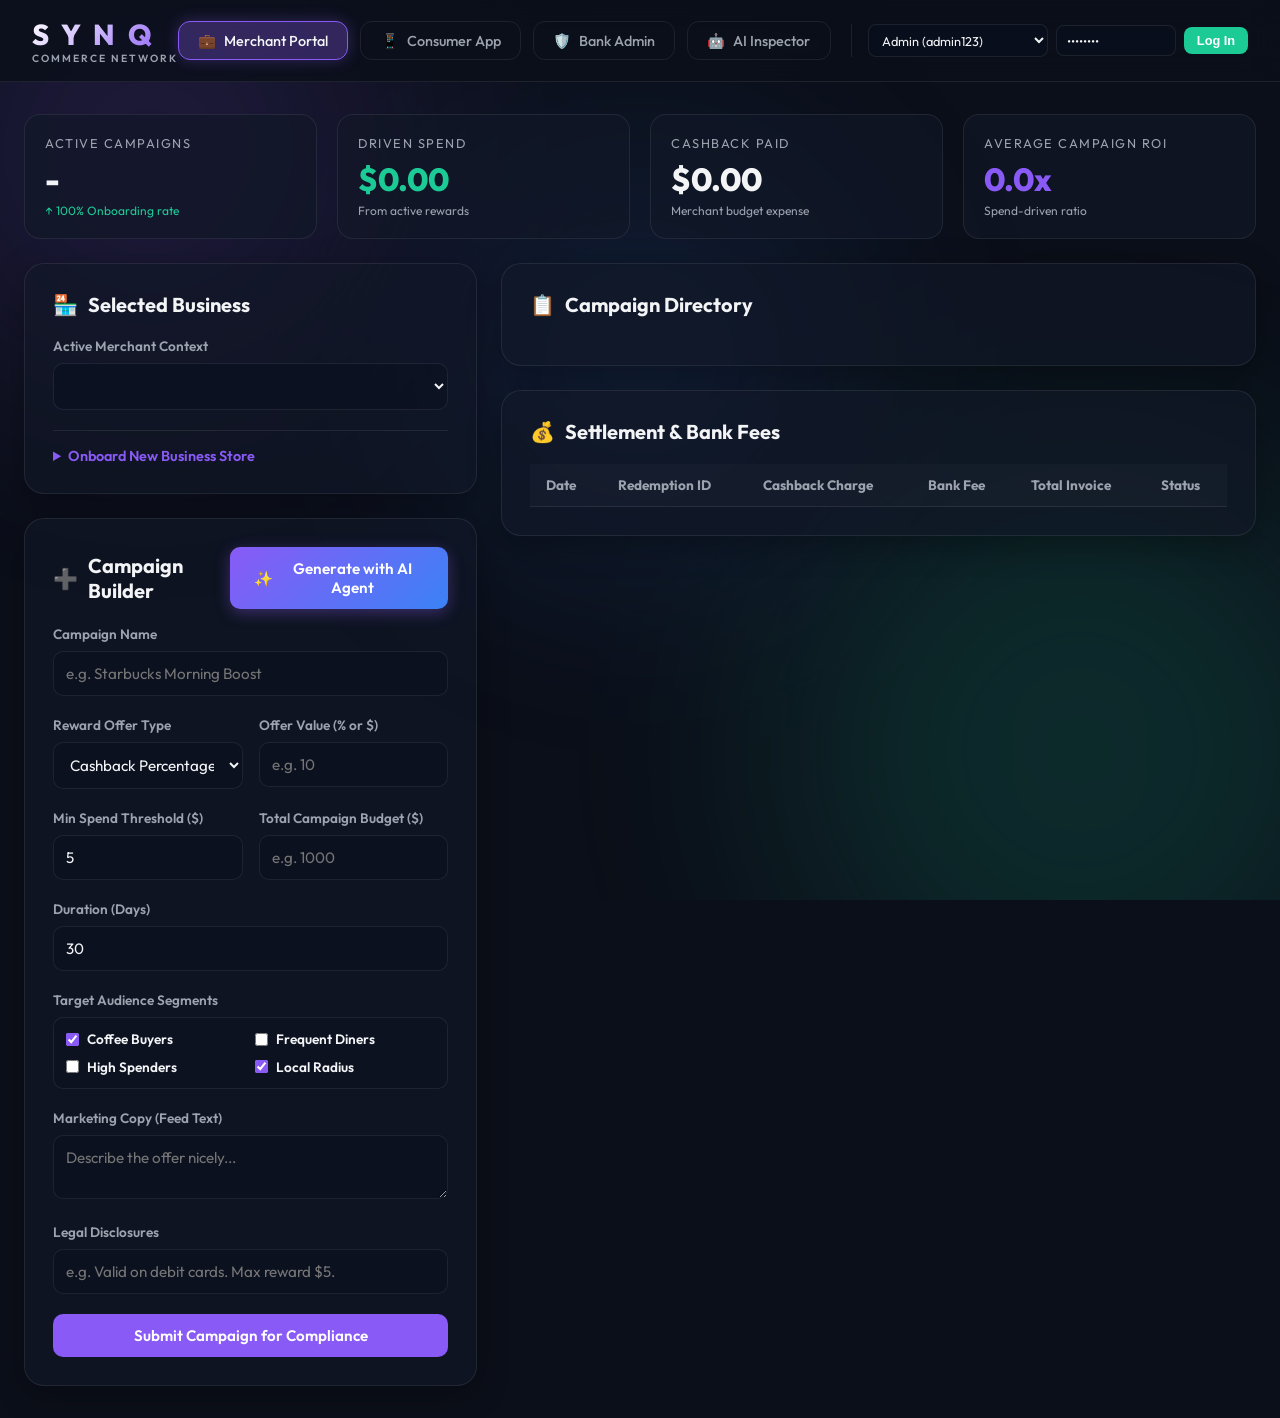
==== synq/static/index.html @ 3bf09451 "initial commit" ====
<!DOCTYPE html>
<html lang="en">
<head>
    <meta charset="UTF-8">
    <meta name="viewport" content="width=device-width, initial-scale=1.0">
    <title>Synq | Banking-Powered Commerce Intelligence Network</title>
    <!-- Modern Premium Typography -->
    <link rel="preconnect" href="https://fonts.googleapis.com">
    <link rel="preconnect" href="https://fonts.gstatic.com" crossorigin>
    <link href="https://fonts.googleapis.com/css2?family=Outfit:wght@300;400;500;600;700;800&family=JetBrains+Mono:wght@400;500;700&display=swap" rel="stylesheet">
    <link rel="stylesheet" href="style.css?v=2">

</head>
<body>
    <!-- Premium Glowing Background Effects -->
    <div class="glow-bg">
        <div class="glow-orb orb-1"></div>
        <div class="glow-orb orb-2"></div>
        <div class="glow-orb orb-3"></div>
    </div>

    <!-- Main Navigation Bar -->
    <header class="navbar">
        <div class="nav-brand">
            <span class="logo-text">S Y N Q</span>
            <span class="logo-subtext">COMMERCE NETWORK</span>
        </div>
        <div class="nav-controls">
            <!-- Persona Switcher -->
            <button class="nav-btn active" id="btn-merchant" onclick="switchView('merchant')">
                <span class="icon">💼</span> Merchant Portal
            </button>
            <button class="nav-btn" id="btn-consumer" onclick="switchView('consumer')">
                <span class="icon">📱</span> Consumer App
            </button>
            <button class="nav-btn" id="btn-admin" onclick="switchView('admin')">
                <span class="icon">🛡️</span> Bank Admin
            </button>
            <button class="nav-btn" id="btn-console" onclick="switchView('console')">
                <span class="icon">🤖</span> AI Inspector
            </button>
        </div>
        <div class="nav-auth-container" id="nav-auth-section">
            <div id="auth-logged-out" class="auth-box">
                <select id="login-persona" class="auth-select" onchange="handlePersonaChange()">
                    <option value="admin">Admin (admin123)</option>
                    <option value="merchant_m1">Starbucks (merchant123)</option>
                    <option value="consumer_c1">Alice (consumer123)</option>
                </select>
                <input type="password" id="login-pwd" placeholder="Password" class="auth-input" value="admin123">
                <button onclick="handleLoginSubmit()" class="btn-auth-login">Log In</button>
            </div>
            <div id="auth-logged-in" class="auth-box hidden">
                <span id="user-display-name" class="user-name-label">-</span>
                <button onclick="handleLogout()" class="btn-auth-logout">Log Out</button>
            </div>
        </div>
    </header>


    <main class="container">
        
        <!-- ========================================== -->
        <!-- VIEW 1: MERCHANT PORTAL                    -->
        <!-- ========================================== -->
        <section id="view-merchant" class="view-section active">
            <!-- Dashboard Metrics -->
            <div class="metrics-grid">
                <div class="metric-card">
                    <div class="metric-title">Active Campaigns</div>
                    <div class="metric-value" id="merchant-active-campaigns">-</div>
                    <div class="metric-footer text-green">↑ 100% Onboarding rate</div>
                </div>
                <div class="metric-card">
                    <div class="metric-title">Driven Spend</div>
                    <div class="metric-value text-green" id="merchant-driven-spend">$0.00</div>
                    <div class="metric-footer" id="merchant-spend-label">From active rewards</div>
                </div>
                <div class="metric-card">
                    <div class="metric-title">Cashback Paid</div>
                    <div class="metric-value" id="merchant-cashback-paid">$0.00</div>
                    <div class="metric-footer">Merchant budget expense</div>
                </div>
                <div class="metric-card">
                    <div class="metric-title">Average Campaign ROI</div>
                    <div class="metric-value text-purple" id="merchant-roi">0.0x</div>
                    <div class="metric-footer">Spend-driven ratio</div>
                </div>
            </div>

            <div class="content-split">
                <!-- Left: Campaign Creation & Onboarding -->
                <div class="split-col col-left">
                    <!-- Merchant Selection/Onboarding -->
                    <div class="glass-card">
                        <h2 class="card-title"><span class="icon">🏪</span> Selected Business</h2>
                        <div class="form-group">
                            <label for="merchant-select">Active Merchant Context</label>
                            <select id="merchant-select" onchange="loadMerchantData()" class="form-control">
                                <!-- Populated dynamically -->
                            </select>
                        </div>
                        <div class="merchant-onboarding-box">
                            <details>
                                <summary class="detail-summary">Onboard New Business Store</summary>
                                <form id="onboard-form" onsubmit="handleOnboard(event)">
                                    <div class="form-group">
                                        <label for="onboard-name">Business Name</label>
                                        <input type="text" id="onboard-name" class="form-control" placeholder="e.g. Brew & Bakery" required>
                                    </div>
                                    <div class="form-group">
                                        <label for="onboard-category">Category</label>
                                        <select id="onboard-category" class="form-control">
                                            <option value="Coffee">Coffee</option>
                                            <option value="Dining">Dining</option>
                                            <option value="Retail">Retail</option>
                                            <option value="Fitness">Fitness</option>
                                            <option value="Travel">Travel</option>
                                            <option value="Grocery">Grocery</option>
                                            <option value="Entertainment">Entertainment</option>
                                            <option value="Electronics">Electronics</option>
                                            <option value="Apparel">Apparel</option>
                                            <option value="Gas & Automotive">Gas & Automotive</option>
                                            <option value="Beauty & Wellness">Beauty & Wellness</option>
                                        </select>
                                    </div>
                                    <div class="form-group">
                                        <label for="onboard-address">Address</label>
                                        <input type="text" id="onboard-address" class="form-control" placeholder="e.g. 555 Pine St" required>
                                    </div>
                                    <button type="submit" class="btn btn-primary btn-block">Confirm Verification & Onboard</button>
                                </form>
                            </details>
                        </div>
                    </div>

                    <!-- Campaign Builder Form -->
                    <div class="glass-card mt-4">
                        <div class="card-header-split">
                            <h2 class="card-title"><span class="icon">➕</span> Campaign Builder</h2>
                            <button class="btn btn-sparkle" onclick="triggerAISuggestion()">
                                <span class="sparkle-icon">✨</span> Generate with AI Agent
                            </button>
                        </div>
                        
                        <form id="campaign-form" onsubmit="handleCreateCampaign(event)">
                            <div class="form-group">
                                <label for="camp-name">Campaign Name</label>
                                <input type="text" id="camp-name" class="form-control" placeholder="e.g. Starbucks Morning Boost" required>
                            </div>
                            <div class="form-row">
                                <div class="form-group col">
                                    <label for="camp-type">Reward Offer Type</label>
                                    <select id="camp-type" class="form-control">
                                        <option value="Cashback Percentage">Cashback Percentage</option>
                                        <option value="Cashback Flat Amount">Cashback Flat Amount</option>
                                    </select>
                                </div>
                                <div class="form-group col">
                                    <label for="camp-value">Offer Value (% or $)</label>
                                    <input type="number" step="0.1" id="camp-value" class="form-control" placeholder="e.g. 10" required>
                                </div>
                            </div>
                            <div class="form-row">
                                <div class="form-group col">
                                    <label for="camp-min-spend">Min Spend Threshold ($)</label>
                                    <input type="number" step="1" id="camp-min-spend" class="form-control" value="5">
                                </div>
                                <div class="form-group col">
                                    <label for="camp-budget">Total Campaign Budget ($)</label>
                                    <input type="number" step="1" id="camp-budget" class="form-control" placeholder="e.g. 1000" required>
                                </div>
                            </div>
                            <div class="form-group">
                                <label for="camp-duration">Duration (Days)</label>
                                <input type="number" id="camp-duration" class="form-control" value="30" required>
                            </div>
                            <div class="form-group">
                                <label>Target Audience Segments</label>
                                <div class="checkbox-grid">
                                    <label class="check-item"><input type="checkbox" name="segments" value="Coffee Buyers" checked> Coffee Buyers</label>
                                    <label class="check-item"><input type="checkbox" name="segments" value="Frequent Diners"> Frequent Diners</label>
                                    <label class="check-item"><input type="checkbox" name="segments" value="High Spenders"> High Spenders</label>
                                    <label class="check-item"><input type="checkbox" name="segments" value="Local Radius" checked> Local Radius</label>
                                </div>
                            </div>
                            <div class="form-group">
                                <label for="camp-copy">Marketing Copy (Feed Text)</label>
                                <textarea id="camp-copy" class="form-control text-area" rows="2" placeholder="Describe the offer nicely..." required></textarea>
                            </div>
                            <div class="form-group">
                                <label for="camp-disclosure">Legal Disclosures</label>
                                <input type="text" id="camp-disclosure" class="form-control" placeholder="e.g. Valid on debit cards. Max reward $5." required>
                            </div>
                            <button type="submit" class="btn btn-purple btn-block">Submit Campaign for Compliance</button>
                        </form>
                    </div>
                </div>

                <!-- Right: Active Campaigns & Settlement Invoices -->
                <div class="split-col col-right">
                    <!-- Campaign Inventory -->
                    <div class="glass-card">
                        <h2 class="card-title"><span class="icon">📋</span> Campaign Directory</h2>
                        <div class="campaign-list" id="merchant-campaign-list">
                            <!-- Populated dynamically -->
                        </div>
                    </div>

                    <!-- Settlement Reports -->
                    <div class="glass-card mt-4">
                        <h2 class="card-title"><span class="icon">💰</span> Settlement & Bank Fees</h2>
                        <div class="table-container">
                            <table class="synq-table">
                                <thead>
                                    <tr>
                                        <th>Date</th>
                                        <th>Redemption ID</th>
                                        <th>Cashback Charge</th>
                                        <th>Bank Fee</th>
                                        <th>Total Invoice</th>
                                        <th>Status</th>
                                    </tr>
                                </thead>
                                <tbody id="merchant-billing-body">
                                    <!-- Populated dynamically -->
                                </tbody>
                            </table>
                        </div>
                    </div>
                </div>
            </div>
        </section>

        <!-- ========================================== -->
        <!-- VIEW 2: CONSUMER APP SIMULATOR             -->
        <!-- ========================================== -->
        <section id="view-consumer" class="view-section">
            <div class="consumer-split">
                
                <!-- Left: Phone Simulator Frame -->
                <div class="phone-wrapper">
                    <div class="phone-frame">
                        <div class="phone-notch"></div>
                        <div class="phone-screen">
                            
                            <!-- Phone Header -->
                            <div class="phone-header">
                                <div class="phone-app-name">RegionBank Pay</div>
                                <div class="phone-user-select-box">
                                    <select id="consumer-select" onchange="loadConsumerData()" class="phone-user-select">
                                        <!-- Loaded dynamically -->
                                    </select>
                                </div>
                            </div>
                            
                            <!-- Phone Card & Balance widget -->
                            <div class="phone-balance-widget">
                                <div class="card-layout">
                                    <div class="card-chip"></div>
                                    <div class="card-number">•••• •••• •••• 9840</div>
                                    <div class="card-holder" id="phone-user-name">-</div>
                                    <div class="card-type">REWARDS</div>
                                </div>
                                <div class="rewards-balance-row">
                                    <div class="bal-col">
                                        <div class="bal-label">Cashback Earned</div>
                                        <div class="bal-value text-green" id="phone-cashback-value">$0.00</div>
                                    </div>
                                    <div class="bal-col text-right">
                                        <div class="bal-label">Redemptions</div>
                                        <div class="bal-value" id="phone-redemptions-value">0</div>
                                    </div>
                                </div>
                            </div>

                            <!-- Offer Feed Tabs -->
                            <div class="phone-tabs">
                                <button class="tab-btn active" id="tab-rec" onclick="switchPhoneTab('recommended')">Recommended</button>
                                <button class="tab-btn" id="tab-near" onclick="switchPhoneTab('nearby')">Nearby Map</button>
                                <button class="tab-btn" id="tab-trend" onclick="switchPhoneTab('trending')">Trending</button>
                            </div>

                            <!-- Phone Offers Feed Container -->
                            <div class="phone-content" id="phone-offers-feed">
                                <!-- Offers populated dynamically -->
                            </div>

                            <!-- Phone Map Discovery Container (hidden by default) -->
                            <div class="phone-content hidden" id="phone-map-container">
                                <div class="map-header">
                                    <span class="map-info">Select pins to activate nearby offers</span>
                                    <div class="map-filters">
                                        <button class="filter-chip active" onclick="filterMap('All')">All</button>
                                        <button class="filter-chip" onclick="filterMap('Coffee')">Coffee</button>
                                        <button class="filter-chip" onclick="filterMap('Dining')">Dining</button>
                                    </div>
                                </div>
                                <div class="map-canvas-container">
                                    <canvas id="deals-map-canvas" width="320" height="230"></canvas>
                                </div>
                                <div class="map-detail-card" id="map-pin-detail">
                                    <div class="detail-placeholder">Tap a glowing map pin for store rewards</div>
                                </div>
                            </div>

                        </div>
                    </div>
                </div>

                <!-- Right: Card Transaction Swipe Simulator -->
                <div class="swipe-simulator-box">
                    <div class="glass-card">
                        <h2 class="card-title"><span class="icon">💳</span> Card Transaction Simulator</h2>
                        <p class="description-text">Simulate swiping your linked bank card at a local shop to trigger transaction matching and cashback settlement.</p>
                        
                        <form id="simulate-tx-form" onsubmit="handleSimulateTx(event)">
                            <div class="form-group">
                                <label for="sim-merchant">Select Merchant</label>
                                <select id="sim-merchant" class="form-control">
                                    <option value="Starbucks">Starbucks (Coffee Category)</option>
                                    <option value="Olive Garden">Olive Garden (Dining Category)</option>
                                    <option value="Target Store">Target Store (Retail Category)</option>
                                    <option value="Planet Fitness">Planet Fitness (Fitness Category)</option>
                                    <option value="Delta Air Lines">Delta Air Lines (Travel Category)</option>
                                    <option value="Whole Foods">Whole Foods (Grocery Category)</option>
                                    <option value="AMC Theatres">AMC Theatres (Entertainment Category)</option>
                                    <option value="Best Buy">Best Buy (Electronics Category)</option>
                                    <option value="Zara">Zara (Apparel Category)</option>
                                    <option value="Chevron">Chevron (Gas & Automotive Category)</option>
                                    <option value="Sephora">Sephora (Beauty & Wellness Category)</option>
                                    <option value="Local Corner Shop">Local Corner Shop (Unknown Category)</option>
                                </select>
                            </div>
                            <div class="form-group">
                                <label for="sim-amount">Transaction Spend Amount ($)</label>
                                <input type="number" step="0.01" id="sim-amount" class="form-control" value="12.50" required>
                            </div>
                            <button type="submit" class="btn btn-green btn-block">Swipe Linked Card</button>
                        </form>
                    </div>

                    <!-- Matching & Settlement Console Log -->
                    <div class="glass-card mt-4">
                        <h2 class="card-title"><span class="icon">⚙️</span> Transaction Settlement Console</h2>
                        <div class="terminal-box" id="tx-terminal">
                            <div class="terminal-line text-muted">Ready to process swipe events.</div>
                        </div>
                    </div>
                </div>

            </div>
        </section>

        <!-- ========================================== -->
        <!-- VIEW 3: BANK ADMIN & COMPLIANCE            -->
        <!-- ========================================== -->
        <section id="view-admin" class="view-section">
            <div class="content-split">
                
                <!-- Left Column: Customer 360 viewer -->
                <div class="split-col col-left">
                    <div class="glass-card">
                        <h2 class="card-title"><span class="icon">👤</span> Customer 360 Intelligence</h2>
                        <div class="form-group">
                            <label for="admin-customer-select">Select Customer Profile</label>
                            <select id="admin-customer-select" onchange="loadCustomer360()" class="form-control">
                                <!-- Loaded dynamically -->
                            </select>
                        </div>

                        <!-- Customer Details -->
                        <div class="customer-info-box" id="c360-info">
                            <div class="c360-header">
                                <div class="c360-name" id="c360-name">-</div>
                                <div class="c360-email" id="c360-email">-</div>
                            </div>
                            
                            <!-- Affinity Scores (Visualized bars) -->
                            <div class="c360-section">
                                <h3 class="section-subtitle">Affinities (AG-003 Customer Affinity Agent)</h3>
                                <div class="affinity-list" id="c360-affinities">
                                    <!-- Populated dynamically -->
                                </div>
                            </div>
                            
                            <!-- Preferences -->
                            <div class="c360-section">
                                <h3 class="section-subtitle">Consent Controls</h3>
                                <div class="preferences-pill-container" id="c360-preferences">
                                    <!-- Populated dynamically -->
                                </div>
                            </div>

                            <!-- Transaction Stream -->
                            <div class="c360-section">
                                <h3 class="section-subtitle">Bank Card Transaction Stream</h3>
                                <div class="history-list scroll-box" id="c360-transactions">
                                    <!-- Populated dynamically -->
                                </div>
                            </div>
                        </div>
                    </div>
                </div>

                <!-- Right Column: Compliance Review Queue -->
                <div class="split-col col-right">
                    <div class="glass-card">
                        <h2 class="card-title"><span class="icon">⚖️</span> Compliance Review Queue</h2>
                        <p class="description-text">Manual oversight queue. View campaign copy and the automated compliance assessment generated by the AI agent.</p>
                        
                        <div class="compliance-queue-list" id="compliance-list">
                            <!-- Populated dynamically -->
                        </div>
                    </div>
                </div>

            </div>
        </section>

        <!-- ========================================== -->
        <!-- VIEW 4: AI AGENTS CONSOLE / INSPECTOR      -->
        <!-- ========================================== -->
        <section id="view-console" class="view-section">
            <div class="glass-card">
                <div class="card-header-split">
                    <div>
                        <h2 class="card-title"><span class="icon">🧠</span> Synq AI Agents Inspector</h2>
                        <p class="description-text">Real-time log of background AI agent reasoning loops, prompt payloads, and structured outputs.</p>
                    </div>
                    <div class="model-badge" id="current-llm-badge">
                        Model: LLM Auto (Quick/Deep)
                    </div>
                </div>
                
                <div class="terminal-logs-container">
                    <div class="agent-grid-summary">
                        <div class="agent-card-indicator">
                            <div class="agent-badge active">AG-001</div>
                            <div class="agent-meta">
                                <div class="agent-name">Merchant Campaign Agent</div>
                                <div class="agent-out">Outputs proposals</div>
                            </div>
                        </div>
                        <div class="agent-card-indicator">
                            <div class="agent-badge active">AG-003</div>
                            <div class="agent-meta">
                                <div class="agent-name">Customer Affinity Agent</div>
                                <div class="agent-out">Calculates affinities</div>
                            </div>
                        </div>
                        <div class="agent-card-indicator">
                            <div class="agent-badge active">AG-006</div>
                            <div class="agent-meta">
                                <div class="agent-name">Offer Ranking Agent</div>
                                <div class="agent-out">Ranks feeds</div>
                            </div>
                        </div>
                        <div class="agent-card-indicator">
                            <div class="agent-badge active">AG-008</div>
                            <div class="agent-meta">
                                <div class="agent-name">Compliance Agent</div>
                                <div class="agent-out">Validates copies</div>
                            </div>
                        </div>
                        <div class="agent-card-indicator">
                            <div class="agent-badge active">AG-010</div>
                            <div class="agent-meta">
                                <div class="agent-name">Customer Insights Agent</div>
                                <div class="agent-out">Writes user copy</div>
                            </div>
                        </div>
                    </div>

                    <div class="log-stream-header">Live Execution Stream</div>
                    <div class="log-stream" id="agent-log-stream">
                        <!-- Populated dynamically -->
                    </div>
                </div>
            </div>
        </section>

    </main>

    <!-- AI Suggest Modal -->
    <div class="modal-overlay" id="ai-modal">
        <div class="modal-card glass-card">
            <h3 class="modal-title">✨ AI Campaign Generation</h3>
            <div class="form-group">
                <label for="ai-goal-select">What is your primary business goal?</label>
                <select id="ai-goal-select" class="form-control">
                    <option value="Acquire new coffee customers from competitors">Acquire new coffee customers from competitors</option>
                    <option value="Increase breakfast transaction counts during weekdays">Increase breakfast transaction counts during weekdays</option>
                    <option value="Drive higher basket size dinners on weekends">Drive higher basket size dinners on weekends</option>
                    <option value="Reward existing cardholders to boost retention">Reward existing cardholders to boost retention</option>
                    <option value="Acquire new grocery shoppers and promote organic products">Acquire new grocery shoppers and promote organic products</option>
                    <option value="Increase movie ticket sales and concession stand spend">Increase movie ticket sales and concession stand spend</option>
                    <option value="Boost electronics sales on high-end gadgets and appliances">Boost electronics sales on high-end gadgets and appliances</option>
                    <option value="Drive apparel sales for the upcoming seasonal collection">Drive apparel sales for the upcoming seasonal collection</option>
                    <option value="Encourage fueling visits and convenience store purchases">Encourage fueling visits and convenience store purchases</option>
                    <option value="Promote beauty and wellness services to new local clients">Promote beauty and wellness services to new local clients</option>
                    <option value="Drive mid-week loyalty with special discount cashback incentives">Drive mid-week loyalty with special discount cashback incentives</option>
                    <option value="Increase transaction count for health and fitness memberships">Increase transaction count for health and fitness memberships</option>
                    <option value="Re-engage lapsed shoppers with premium personalized card-linked offers">Re-engage lapsed shoppers with premium personalized card-linked offers</option>
                </select>
            </div>
            <div class="modal-actions">
                <button class="btn btn-secondary" onclick="closeAIModal()">Cancel</button>
                <button class="btn btn-sparkle" onclick="generateAICampaign()">
                    <span class="sparkle-icon">✨</span> Generate Proposal
                </button>
            </div>
            <div class="modal-loading hidden" id="modal-loader">
                <div class="spinner"></div> Generating proposal details...
            </div>
        </div>
    </div>

    <!-- Scripts -->
    <script src="app.js?v=2"></script>
</body>
</html>
---- synq/static/style.css ----
/* ==========================================================================
   Synq CSS Style Sheets - Premium Dark Theme & Glassmorphism Design
   ========================================================================== */

:root {
    /* Harmonious Cyber/Slate HSL Color Palette */
    --bg-dark: hsl(222, 40%, 7%);
    --card-bg: rgba(17, 24, 39, 0.65);
    --border-color: rgba(255, 255, 255, 0.08);
    --border-hover: rgba(255, 255, 255, 0.15);
    
    --primary: hsl(258, 90%, 66%);     /* Cyber Purple */
    --primary-glow: rgba(139, 92, 246, 0.3);
    --primary-hover: hsl(258, 95%, 72%);
    
    --success: hsl(162, 76%, 45%);     /* Emerald Green */
    --success-glow: rgba(16, 185, 129, 0.2);
    
    --warning: hsl(348, 89%, 60%);     /* Neon Coral/Red */
    --warning-glow: rgba(244, 63, 94, 0.2);

    --text-main: #F3F4F6;
    --text-muted: #9CA3AF;
    --text-dark: #1F2937;
    
    --transition: all 0.3s cubic-bezier(0.4, 0, 0.2, 1);
}

* {
    box-sizing: border-box;
    margin: 0;
    padding: 0;
}

body {
    background-color: var(--bg-dark);
    color: var(--text-main);
    font-family: 'Outfit', sans-serif;
    min-height: 100vh;
    overflow-x: hidden;
    position: relative;
}

/* ==========================================================================
   Background Glowing Orbs
   ========================================================================== */
.glow-bg {
    position: fixed;
    top: 0;
    left: 0;
    right: 0;
    bottom: 0;
    z-index: -1;
    overflow: hidden;
    pointer-events: none;
}

.glow-orb {
    position: absolute;
    border-radius: 50%;
    filter: blur(120px);
    opacity: 0.15;
    animation: orbMove 25s infinite alternate ease-in-out;
}

.orb-1 {
    width: 500px;
    height: 500px;
    background-color: var(--primary);
    top: -100px;
    left: -100px;
}

.orb-2 {
    width: 600px;
    height: 600px;
    background-color: var(--success);
    bottom: -150px;
    right: -100px;
    animation-delay: -5s;
    animation-duration: 30s;
}

.orb-3 {
    width: 400px;
    height: 400px;
    background-color: #3B82F6;
    top: 40%;
    left: 50%;
    transform: translate(-50%, -50%);
    animation-delay: -10s;
    animation-duration: 20s;
}

@keyframes orbMove {
    0% { transform: translate(0, 0) scale(1); }
    50% { transform: translate(80px, 50px) scale(1.1); }
    100% { transform: translate(-40px, -80px) scale(0.9); }
}

/* ==========================================================================
   Navigation Bar
   ========================================================================== */
.navbar {
    background: rgba(11, 15, 25, 0.8);
    backdrop-filter: blur(16px);
    border-bottom: 1px solid var(--border-color);
    padding: 1rem 2rem;
    display: flex;
    justify-content: space-between;
    align-items: center;
    position: sticky;
    top: 0;
    z-index: 100;
}

.nav-brand {
    display: flex;
    flex-direction: column;
}

.logo-text {
    font-size: 1.8rem;
    font-weight: 800;
    letter-spacing: 4px;
    background: linear-gradient(135deg, #FFF 0%, var(--primary) 100%);
    -webkit-background-clip: text;
    -webkit-text-fill-color: transparent;
}

.logo-subtext {
    font-size: 0.65rem;
    font-weight: 600;
    letter-spacing: 2px;
    color: var(--text-muted);
}

.nav-controls {
    display: flex;
    gap: 0.75rem;
}

.nav-btn {
    background: transparent;
    border: 1px solid var(--border-color);
    color: var(--text-muted);
    padding: 0.6rem 1.2rem;
    border-radius: 12px;
    font-family: inherit;
    font-weight: 500;
    font-size: 0.9rem;
    cursor: pointer;
    display: flex;
    align-items: center;
    gap: 0.5rem;
    transition: var(--transition);
}

.nav-btn:hover {
    background: rgba(255, 255, 255, 0.04);
    color: var(--text-main);
    border-color: var(--border-hover);
}

.nav-btn.active {
    background: var(--primary-glow);
    border-color: var(--primary);
    color: var(--text-main);
    box-shadow: 0 0 15px var(--primary-glow);
}

/* ==========================================================================
   Layout & Container
   ========================================================================== */
.container {
    max-width: 1400px;
    margin: 2rem auto;
    padding: 0 1.5rem;
    min-height: 80vh;
}

.view-section {
    display: none;
    animation: fadeIn 0.4s ease-out forwards;
}

.view-section.active {
    display: block;
}

@keyframes fadeIn {
    from { opacity: 0; transform: translateY(10px); }
    to { opacity: 1; transform: translateY(0); }
}

.content-split {
    display: grid;
    grid-template-columns: 4.5fr 7.5fr;
    gap: 1.5rem;
    align-items: start;
}

@media(max-width: 992px) {
    .content-split {
        grid-template-columns: 1fr;
    }
}

/* ==========================================================================
   Premium Glassmorphism Cards
   ========================================================================== */
.glass-card {
    background: var(--card-bg);
    backdrop-filter: blur(12px);
    border: 1px solid var(--border-color);
    border-radius: 20px;
    padding: 1.75rem;
    box-shadow: 0 8px 32px 0 rgba(0, 0, 0, 0.3);
    transition: border-color 0.3s;
}

.glass-card:hover {
    border-color: var(--border-hover);
}

.card-title {
    font-size: 1.25rem;
    font-weight: 700;
    margin-bottom: 1.25rem;
    display: flex;
    align-items: center;
    gap: 0.6rem;
    color: var(--text-main);
}

.card-header-split {
    display: flex;
    justify-content: space-between;
    align-items: center;
    margin-bottom: 1rem;
}

.card-header-split .card-title {
    margin-bottom: 0;
}

.description-text {
    font-size: 0.9rem;
    color: var(--text-muted);
    margin-bottom: 1.25rem;
    line-height: 1.5;
}

/* ==========================================================================
   Metrics Grid Dashboard
   ========================================================================== */
.metrics-grid {
    display: grid;
    grid-template-columns: repeat(4, 1fr);
    gap: 1.25rem;
    margin-bottom: 1.5rem;
}

@media(max-width: 768px) {
    .metrics-grid {
        grid-template-columns: repeat(2, 1fr);
    }
}

.metric-card {
    background: var(--card-bg);
    backdrop-filter: blur(12px);
    border: 1px solid var(--border-color);
    border-radius: 16px;
    padding: 1.25rem;
}

.metric-title {
    font-size: 0.8rem;
    color: var(--text-muted);
    text-transform: uppercase;
    letter-spacing: 1.5px;
    margin-bottom: 0.5rem;
}

.metric-value {
    font-size: 2rem;
    font-weight: 800;
    margin-bottom: 0.25rem;
}

.metric-footer {
    font-size: 0.75rem;
    color: var(--text-muted);
}

.text-green { color: var(--success); }
.text-purple { color: var(--primary); }
.text-red { color: var(--warning); }
.mt-4 { margin-top: 1.5rem; }

/* ==========================================================================
   Forms & Controls
   ========================================================================== */
.form-group {
    margin-bottom: 1.25rem;
}

.form-row {
    display: flex;
    gap: 1rem;
}

.form-group.col {
    flex: 1;
}

label {
    display: block;
    font-size: 0.85rem;
    font-weight: 600;
    color: var(--text-muted);
    margin-bottom: 0.5rem;
}

.form-control {
    width: 100%;
    background: rgba(10, 15, 30, 0.6);
    border: 1px solid var(--border-color);
    border-radius: 10px;
    padding: 0.75rem;
    color: var(--text-main);
    font-family: inherit;
    font-size: 0.95rem;
    transition: var(--transition);
}

.form-control:focus {
    outline: none;
    border-color: var(--primary);
    box-shadow: 0 0 10px var(--primary-glow);
    background: rgba(10, 15, 30, 0.85);
}

select.form-control option {
    background-color: var(--bg-dark);
    color: var(--text-main);
}

.text-area {
    resize: vertical;
}

.checkbox-grid {
    display: grid;
    grid-template-columns: repeat(2, 1fr);
    gap: 0.6rem;
    background: rgba(10, 15, 30, 0.4);
    border: 1px solid var(--border-color);
    padding: 0.75rem;
    border-radius: 10px;
}

.check-item {
    display: flex;
    align-items: center;
    gap: 0.5rem;
    font-size: 0.85rem;
    color: var(--text-main);
    cursor: pointer;
    margin-bottom: 0;
}

.check-item input[type="checkbox"] {
    accent-color: var(--primary);
    cursor: pointer;
}

/* ==========================================================================
   Buttons
   ========================================================================== */
.btn {
    font-family: inherit;
    font-weight: 600;
    padding: 0.75rem 1.5rem;
    border-radius: 10px;
    border: none;
    cursor: pointer;
    transition: var(--transition);
    display: inline-flex;
    align-items: center;
    justify-content: center;
    gap: 0.5rem;
    font-size: 0.95rem;
}

.btn-block {
    display: flex;
    width: 100%;
}

.btn-primary {
    background: rgba(255, 255, 255, 0.1);
    border: 1px solid var(--border-color);
    color: var(--text-main);
}

.btn-primary:hover {
    background: rgba(255, 255, 255, 0.15);
    border-color: var(--border-hover);
}

.btn-purple {
    background: var(--primary);
    color: white;
}

.btn-purple:hover {
    background: var(--primary-hover);
    box-shadow: 0 0 15px var(--primary-glow);
}

.btn-green {
    background: var(--success);
    color: white;
}

.btn-green:hover {
    background: hsl(162, 80%, 38%);
    box-shadow: 0 0 15px var(--success-glow);
}

.btn-secondary {
    background: transparent;
    border: 1px solid var(--border-color);
    color: var(--text-muted);
}

.btn-secondary:hover {
    color: var(--text-main);
    border-color: var(--border-hover);
}

.btn-sparkle {
    background: linear-gradient(135deg, var(--primary) 0%, #3B82F6 100%);
    color: white;
    box-shadow: 0 4px 15px rgba(139, 92, 246, 0.35);
}

.btn-sparkle:hover {
    transform: translateY(-2px);
    box-shadow: 0 6px 20px rgba(139, 92, 246, 0.5);
}

/* ==========================================================================
   Merchant Onboarding details
   ========================================================================== */
.merchant-onboarding-box {
    margin-top: 1rem;
    border-top: 1px solid var(--border-color);
    padding-top: 1rem;
}

.detail-summary {
    cursor: pointer;
    font-size: 0.9rem;
    font-weight: 600;
    color: var(--primary);
    user-select: none;
    outline: none;
}

.detail-summary:hover {
    color: var(--primary-hover);
}

/* ==========================================================================
   Campaign Directory / List
   ========================================================================== */
.campaign-list {
    display: flex;
    flex-direction: column;
    gap: 1rem;
    max-height: 400px;
    overflow-y: auto;
    padding-right: 0.5rem;
}

.campaign-item {
    background: rgba(10, 15, 30, 0.4);
    border: 1px solid var(--border-color);
    border-radius: 12px;
    padding: 1rem;
    transition: var(--transition);
}

.campaign-item:hover {
    border-color: var(--border-hover);
    background: rgba(10, 15, 30, 0.6);
}

.campaign-item-header {
    display: flex;
    justify-content: space-between;
    align-items: center;
    margin-bottom: 0.5rem;
}

.campaign-item-name {
    font-weight: 700;
    font-size: 1rem;
}

.status-badge {
    font-size: 0.7rem;
    font-weight: 700;
    padding: 0.25rem 0.6rem;
    border-radius: 20px;
    text-transform: uppercase;
}

.status-active {
    background: rgba(16, 185, 129, 0.15);
    color: var(--success);
    border: 1px solid var(--success);
}

.status-pending {
    background: rgba(245, 158, 11, 0.15);
    color: #F59E0B;
    border: 1px solid #F59E0B;
}

.status-rejected {
    background: rgba(244, 63, 94, 0.15);
    color: var(--warning);
    border: 1px solid var(--warning);
}

.status-completed {
    background: rgba(156, 163, 175, 0.15);
    color: var(--text-muted);
    border: 1px solid var(--text-muted);
}

.campaign-copy {
    font-size: 0.85rem;
    color: var(--text-muted);
    margin-bottom: 0.75rem;
    line-height: 1.4;
}

.campaign-item-footer {
    display: flex;
    justify-content: space-between;
    font-size: 0.75rem;
    color: var(--text-muted);
    border-top: 1px solid rgba(255,255,255,0.05);
    padding-top: 0.5rem;
}

.feedback-alert {
    background: rgba(244, 63, 94, 0.08);
    border: 1px solid rgba(244, 63, 94, 0.2);
    border-radius: 8px;
    padding: 0.5rem 0.75rem;
    font-size: 0.8rem;
    color: #FDA4AF;
    margin-top: 0.5rem;
}

/* ==========================================================================
   Tables
   ========================================================================== */
.table-container {
    overflow-x: auto;
}

.synq-table {
    width: 100%;
    border-collapse: collapse;
    text-align: left;
    font-size: 0.85rem;
}

.synq-table th, .synq-table td {
    padding: 0.75rem 1rem;
    border-bottom: 1px solid var(--border-color);
}

.synq-table th {
    font-weight: 700;
    color: var(--text-muted);
    background: rgba(255, 255, 255, 0.02);
}

.synq-table tbody tr:hover {
    background: rgba(255, 255, 255, 0.01);
}

.pill {
    font-size: 0.7rem;
    font-weight: 600;
    padding: 0.2rem 0.5rem;
    border-radius: 12px;
}

.pill-unsettled {
    background: rgba(245, 158, 11, 0.15);
    color: #F59E0B;
}

.pill-settled {
    background: rgba(16, 185, 129, 0.15);
    color: var(--success);
}

/* ==========================================================================
   Consumer App View - Phone Frame Simulator
   ========================================================================== */
.consumer-split {
    display: grid;
    grid-template-columns: 5.5fr 6.5fr;
    gap: 2rem;
    align-items: start;
}

@media(max-width: 992px) {
    .consumer-split {
        grid-template-columns: 1fr;
    }
}

.phone-wrapper {
    display: flex;
    justify-content: center;
}

.phone-frame {
    width: 360px;
    height: 720px;
    background: #000;
    border: 12px solid #2d2d30;
    border-radius: 44px;
    box-shadow: 0 25px 60px -15px rgba(0, 0, 0, 0.8);
    position: relative;
    overflow: hidden;
}

.phone-notch {
    position: absolute;
    top: 0;
    left: 50%;
    transform: translateX(-50%);
    width: 150px;
    height: 25px;
    background: #2d2d30;
    border-bottom-left-radius: 18px;
    border-bottom-right-radius: 18px;
    z-index: 10;
}

.phone-screen {
    width: 100%;
    height: 100%;
    background: #0B0F19;
    padding: 2.5rem 1rem 1rem 1rem; /* Padding for notch */
    display: flex;
    flex-direction: column;
}

/* Phone Inner Components */
.phone-header {
    margin-bottom: 1rem;
}

.phone-app-name {
    font-size: 1.1rem;
    font-weight: 800;
    color: white;
}

.phone-user-select-box {
    margin-top: 0.25rem;
}

.phone-user-select {
    background: transparent;
    border: none;
    color: var(--text-muted);
    font-family: inherit;
    font-size: 0.8rem;
    cursor: pointer;
    font-weight: 500;
    outline: none;
}

.phone-balance-widget {
    background: linear-gradient(135deg, rgba(255,255,255,0.06) 0%, rgba(255,255,255,0.01) 100%);
    border: 1px solid rgba(255,255,255,0.06);
    border-radius: 18px;
    padding: 1rem;
    margin-bottom: 1rem;
}

.card-layout {
    background: linear-gradient(135deg, #1E1B4B 0%, #311042 100%);
    border: 1px solid rgba(255, 255, 255, 0.05);
    border-radius: 12px;
    padding: 0.75rem 1rem;
    color: white;
    height: 105px;
    display: flex;
    flex-direction: column;
    justify-content: space-between;
    box-shadow: 0 4px 15px rgba(0,0,0,0.3);
    margin-bottom: 0.75rem;
}

.card-chip {
    width: 20px;
    height: 16px;
    background: linear-gradient(135deg, #D4AF37 0%, #AA7C11 100%);
    border-radius: 3px;
}

.card-number {
    font-family: 'JetBrains Mono', monospace;
    font-size: 0.9rem;
    letter-spacing: 2px;
}

.card-holder {
    font-size: 0.65rem;
    text-transform: uppercase;
    letter-spacing: 1px;
}

.card-type {
    align-self: flex-end;
    font-size: 0.6rem;
    font-weight: 800;
    color: var(--primary-hover);
    letter-spacing: 1.5px;
}

.rewards-balance-row {
    display: flex;
    justify-content: space-between;
}

.bal-label {
    font-size: 0.65rem;
    color: var(--text-muted);
}

.bal-value {
    font-size: 1.15rem;
    font-weight: 800;
}

.text-right { text-align: right; }

.phone-tabs {
    display: flex;
    background: rgba(255, 255, 255, 0.03);
    border-radius: 10px;
    padding: 0.2rem;
    gap: 0.2rem;
    margin-bottom: 1rem;
}

.tab-btn {
    flex: 1;
    background: transparent;
    border: none;
    color: var(--text-muted);
    font-family: inherit;
    font-size: 0.75rem;
    font-weight: 600;
    padding: 0.4rem;
    border-radius: 8px;
    cursor: pointer;
    transition: var(--transition);
}

.tab-btn.active {
    background: rgba(255, 255, 255, 0.08);
    color: white;
}

.phone-content {
    flex: 1;
    overflow-y: auto;
    display: flex;
    flex-direction: column;
    gap: 0.75rem;
    padding-right: 0.25rem;
}

.phone-content::-webkit-scrollbar {
    width: 3px;
}
.phone-content::-webkit-scrollbar-thumb {
    background: rgba(255,255,255,0.1);
    border-radius: 2px;
}

.phone-content.hidden {
    display: none !important;
}

/* Consumer Offer Card inside phone */
.phone-offer-card {
    background: rgba(255, 255, 255, 0.03);
    border: 1px solid rgba(255,255,255,0.05);
    border-radius: 14px;
    padding: 0.85rem;
    transition: var(--transition);
}

.phone-offer-card:hover {
    background: rgba(255, 255, 255, 0.05);
}

.offer-card-header {
    display: flex;
    justify-content: space-between;
    align-items: flex-start;
    margin-bottom: 0.4rem;
}

.offer-card-merchant {
    font-weight: 700;
    font-size: 0.9rem;
    color: white;
}

.offer-card-value {
    color: var(--success);
    font-weight: 800;
    font-size: 0.95rem;
}

.offer-card-body {
    font-size: 0.75rem;
    color: var(--text-muted);
    line-height: 1.4;
    margin-bottom: 0.6rem;
}

.offer-card-ai-explanation {
    font-size: 0.7rem;
    color: var(--primary-hover);
    background: rgba(139, 92, 246, 0.08);
    border-left: 2px solid var(--primary);
    padding: 0.3rem 0.5rem;
    border-radius: 0 4px 4px 0;
    margin-bottom: 0.6rem;
    line-height: 1.3;
}

.offer-card-footer {
    display: flex;
    justify-content: space-between;
    align-items: center;
}

.offer-card-limits {
    font-size: 0.6rem;
    color: var(--text-muted);
}

.btn-activate {
    background: rgba(255, 255, 255, 0.08);
    border: 1px solid rgba(255,255,255,0.06);
    color: var(--text-main);
    font-size: 0.65rem;
    font-weight: 700;
    padding: 0.3rem 0.6rem;
    border-radius: 6px;
    cursor: pointer;
    transition: var(--transition);
}

.btn-activate:hover {
    background: rgba(255,255,255,0.12);
}

.btn-activate.active {
    background: var(--success-glow);
    border-color: var(--success);
    color: var(--success);
    box-shadow: 0 0 10px var(--success-glow);
}

/* ==========================================
   Map Discovery on Phone
   ========================================== */
.map-header {
    display: flex;
    flex-direction: column;
    gap: 0.5rem;
}

.map-info {
    font-size: 0.65rem;
    color: var(--text-muted);
}

.map-filters {
    display: flex;
    gap: 0.3rem;
}

.filter-chip {
    background: rgba(255, 255, 255, 0.03);
    border: 1px solid rgba(255,255,255,0.05);
    color: var(--text-muted);
    font-family: inherit;
    font-size: 0.6rem;
    font-weight: 600;
    padding: 0.2rem 0.5rem;
    border-radius: 20px;
    cursor: pointer;
    transition: var(--transition);
}

.filter-chip.active {
    background: var(--primary-glow);
    border-color: var(--primary);
    color: white;
}

.map-canvas-container {
    background: #050811;
    border: 1px solid rgba(255, 255, 255, 0.05);
    border-radius: 12px;
    overflow: hidden;
    position: relative;
}

#deals-map-canvas {
    display: block;
    cursor: crosshair;
}

.map-detail-card {
    background: rgba(255, 255, 255, 0.02);
    border: 1px solid rgba(255, 255, 255, 0.05);
    border-radius: 12px;
    padding: 0.75rem;
    min-height: 80px;
    display: flex;
    align-items: center;
    justify-content: center;
}

.detail-placeholder {
    font-size: 0.75rem;
    color: var(--text-muted);
    text-align: center;
    font-style: italic;
}

.map-detail-card-content {
    width: 100%;
    display: flex;
    flex-direction: column;
    gap: 0.4rem;
}

.map-detail-title {
    font-weight: 700;
    font-size: 0.85rem;
    color: white;
}

.map-detail-row {
    display: flex;
    justify-content: space-between;
    align-items: center;
}

/* ==========================================
   Transaction swipe simulator
   ========================================== */
.swipe-simulator-box {
    display: flex;
    flex-direction: column;
    gap: 1.5rem;
}

.terminal-box {
    background: #050811;
    border: 1px solid rgba(255, 255, 255, 0.05);
    border-radius: 12px;
    font-family: 'JetBrains Mono', monospace;
    font-size: 0.8rem;
    padding: 1rem;
    height: 180px;
    overflow-y: auto;
    color: #34D399; /* Green text console */
    line-height: 1.5;
}

.terminal-line {
    margin-bottom: 0.4rem;
}

.terminal-line.text-muted { color: var(--text-muted); }
.terminal-line.text-error { color: var(--warning); }
.terminal-line.text-success { color: var(--success); }

/* ==========================================================================
   Bank Admin: Customer 360 viewer
   ========================================================================== */
.customer-info-box {
    background: rgba(10, 15, 30, 0.4);
    border: 1px solid var(--border-color);
    border-radius: 12px;
    padding: 1.25rem;
    margin-top: 1.25rem;
}

.c360-header {
    border-bottom: 1px solid var(--border-color);
    padding-bottom: 0.75rem;
    margin-bottom: 1rem;
}

.c360-name {
    font-size: 1.2rem;
    font-weight: 700;
}

.c360-email {
    font-size: 0.8rem;
    color: var(--text-muted);
}

.c360-section {
    margin-bottom: 1.25rem;
}

.section-subtitle {
    font-size: 0.8rem;
    text-transform: uppercase;
    letter-spacing: 1px;
    color: var(--text-muted);
    margin-bottom: 0.6rem;
    font-weight: 700;
}

.affinity-list {
    display: flex;
    flex-direction: column;
    gap: 0.6rem;
}

.affinity-item {
    display: flex;
    flex-direction: column;
    gap: 0.25rem;
}

.affinity-label-row {
    display: flex;
    justify-content: space-between;
    font-size: 0.8rem;
    font-weight: 500;
}

.affinity-bar-bg {
    width: 100%;
    height: 6px;
    background: rgba(255,255,255,0.05);
    border-radius: 4px;
    overflow: hidden;
}

.affinity-bar-fill {
    height: 100%;
    border-radius: 4px;
    background: linear-gradient(90deg, var(--primary) 0%, #3B82F6 100%);
    box-shadow: 0 0 8px var(--primary-glow);
}

.affinity-explain {
    font-size: 0.7rem;
    color: var(--text-muted);
    font-style: italic;
    line-height: 1.3;
}

.preferences-pill-container {
    display: flex;
    gap: 0.5rem;
    flex-wrap: wrap;
}

.pref-pill {
    font-size: 0.75rem;
    padding: 0.3rem 0.6rem;
    border-radius: 20px;
    border: 1px solid var(--border-color);
}

.pref-pill.active {
    background: var(--success-glow);
    color: var(--success);
    border-color: var(--success);
}

.pref-pill.inactive {
    background: var(--warning-glow);
    color: var(--warning);
    border-color: var(--warning);
}

.history-list {
    display: flex;
    flex-direction: column;
    gap: 0.5rem;
}

.scroll-box {
    max-height: 160px;
    overflow-y: auto;
    padding-right: 0.25rem;
}

.scroll-box::-webkit-scrollbar {
    width: 4px;
}
.scroll-box::-webkit-scrollbar-thumb {
    background: rgba(255,255,255,0.05);
    border-radius: 2px;
}

.tx-history-item {
    background: rgba(255,255,255,0.02);
    border: 1px solid var(--border-color);
    border-radius: 8px;
    padding: 0.5rem 0.75rem;
    display: flex;
    justify-content: space-between;
    align-items: center;
    font-size: 0.75rem;
}

.tx-merchant {
    font-weight: 600;
}

.tx-date {
    color: var(--text-muted);
    font-size: 0.65rem;
    margin-top: 0.1rem;
}

.tx-amt {
    font-weight: 700;
}

/* ==========================================================================
   Compliance Review Queue Items
   ========================================================================== */
.compliance-queue-list {
    display: flex;
    flex-direction: column;
    gap: 1.25rem;
    max-height: 550px;
    overflow-y: auto;
    padding-right: 0.5rem;
}

.compliance-item-card {
    background: rgba(10, 15, 30, 0.4);
    border: 1px solid var(--border-color);
    border-radius: 16px;
    padding: 1.25rem;
}

.comp-meta-row {
    display: flex;
    justify-content: space-between;
    font-size: 0.75rem;
    color: var(--text-muted);
    margin-bottom: 0.75rem;
    border-bottom: 1px solid rgba(255,255,255,0.05);
    padding-bottom: 0.4rem;
}

.comp-name {
    font-size: 1.1rem;
    font-weight: 700;
    margin-bottom: 0.5rem;
}

.comp-copy-box {
    background: rgba(0,0,0,0.2);
    border: 1px solid rgba(255,255,255,0.03);
    padding: 0.75rem;
    border-radius: 8px;
    font-size: 0.8rem;
    margin-bottom: 0.75rem;
    line-height: 1.4;
}

.comp-disclosure {
    font-size: 0.75rem;
    color: var(--text-muted);
    margin-top: 0.4rem;
    font-style: italic;
}

.comp-agent-feedback {
    background: rgba(244, 63, 94, 0.05);
    border-left: 3px solid var(--warning);
    padding: 0.75rem;
    border-radius: 0 8px 8px 0;
    margin-bottom: 1rem;
}

.comp-feedback-title {
    font-size: 0.75rem;
    font-weight: 700;
    color: #FDA4AF;
    margin-bottom: 0.25rem;
}

.comp-feedback-text {
    font-size: 0.8rem;
    color: #F87171;
    line-height: 1.4;
}

.comp-suggested-edit {
    margin-top: 0.5rem;
    font-size: 0.8rem;
    color: #D1FAE5;
    background: rgba(16, 185, 129, 0.05);
    padding: 0.5rem;
    border-radius: 6px;
    border: 1px dashed rgba(16, 185, 129, 0.2);
}

.comp-actions {
    display: flex;
    gap: 0.75rem;
}

/* ==========================================================================
   AI Agents Inspector / Log view
   ========================================================================== */
.terminal-logs-container {
    display: flex;
    flex-direction: column;
    gap: 1.25rem;
}

.agent-grid-summary {
    display: grid;
    grid-template-columns: repeat(5, 1fr);
    gap: 0.75rem;
    background: rgba(0, 0, 0, 0.2);
    padding: 0.75rem;
    border-radius: 12px;
}

@media(max-width: 768px) {
    .agent-grid-summary {
        grid-template-columns: 1fr;
    }
}

.agent-card-indicator {
    display: flex;
    align-items: center;
    gap: 0.5rem;
    background: rgba(255,255,255,0.02);
    border: 1px solid var(--border-color);
    padding: 0.5rem;
    border-radius: 8px;
}

.agent-badge {
    background: rgba(255,255,255,0.1);
    font-size: 0.65rem;
    font-weight: 700;
    padding: 0.2rem 0.4rem;
    border-radius: 4px;
}

.agent-badge.active {
    background: var(--primary-glow);
    color: var(--primary-hover);
    border: 1px solid var(--primary);
}

.agent-meta {
    display: flex;
    flex-direction: column;
}

.agent-name {
    font-size: 0.75rem;
    font-weight: 700;
}

.agent-out {
    font-size: 0.6rem;
    color: var(--text-muted);
}

.model-badge {
    background: rgba(139, 92, 246, 0.15);
    border: 1px solid var(--primary);
    color: var(--primary-hover);
    font-size: 0.75rem;
    font-weight: 700;
    padding: 0.4rem 0.8rem;
    border-radius: 10px;
    letter-spacing: 0.5px;
}

.log-stream-header {
    font-size: 0.9rem;
    font-weight: 700;
    text-transform: uppercase;
    letter-spacing: 1px;
    color: var(--text-muted);
    border-bottom: 1px solid var(--border-color);
    padding-bottom: 0.4rem;
}

.log-stream {
    display: flex;
    flex-direction: column;
    gap: 1rem;
    height: 480px;
    overflow-y: auto;
    padding-right: 0.5rem;
}

.log-stream::-webkit-scrollbar {
    width: 4px;
}
.log-stream::-webkit-scrollbar-thumb {
    background: rgba(255,255,255,0.08);
    border-radius: 2px;
}

.log-item {
    background: rgba(10, 15, 30, 0.4);
    border: 1px solid var(--border-color);
    border-radius: 12px;
    padding: 1rem;
    font-family: 'JetBrains Mono', monospace;
    font-size: 0.8rem;
}

.log-item-header {
    display: flex;
    justify-content: space-between;
    font-weight: 700;
    font-size: 0.85rem;
    margin-bottom: 0.75rem;
    border-bottom: 1px dashed rgba(255,255,255,0.05);
    padding-bottom: 0.4rem;
}

.log-item-agent {
    color: var(--primary-hover);
}

.log-item-time {
    color: var(--text-muted);
    font-weight: 400;
}

.log-payload-split {
    display: grid;
    grid-template-columns: repeat(2, 1fr);
    gap: 1rem;
}

@media(max-width: 768px) {
    .log-payload-split {
        grid-template-columns: 1fr;
    }
}

.payload-block {
    background: rgba(0,0,0,0.2);
    border: 1px solid rgba(255,255,255,0.02);
    border-radius: 6px;
    padding: 0.6rem;
    overflow-x: auto;
    font-size: 0.75rem;
}

.payload-label {
    color: var(--text-muted);
    font-weight: 700;
    margin-bottom: 0.25rem;
    font-size: 0.7rem;
    text-transform: uppercase;
}

.payload-data {
    color: #F3F4F6;
    white-space: pre-wrap;
    word-break: break-all;
}

/* ==========================================================================
   AI Suggest Modal (Popup Overlay)
   ========================================================================== */
.modal-overlay {
    position: fixed;
    top: 0;
    left: 0;
    right: 0;
    bottom: 0;
    background: rgba(0, 0, 0, 0.7);
    backdrop-filter: blur(8px);
    display: flex;
    align-items: center;
    justify-content: center;
    z-index: 1000;
    opacity: 0;
    pointer-events: none;
    transition: opacity 0.3s;
}

.modal-overlay.active {
    opacity: 1;
    pointer-events: auto;
}

.modal-card {
    width: 450px;
    position: relative;
    padding: 2rem !important;
}

.modal-title {
    font-size: 1.4rem;
    font-weight: 800;
    margin-bottom: 1rem;
}

.modal-actions {
    display: flex;
    justify-content: flex-end;
    gap: 0.75rem;
    margin-top: 1.5rem;
}

.modal-loading {
    position: absolute;
    top: 0;
    left: 0;
    right: 0;
    bottom: 0;
    background: rgba(11, 15, 25, 0.9);
    border-radius: 20px;
    display: flex;
    flex-direction: column;
    align-items: center;
    justify-content: center;
    font-size: 0.95rem;
    font-weight: 600;
    gap: 1rem;
}

.modal-loading.hidden {
    display: none;
}

.spinner {
    width: 30px;
    height: 30px;
    border: 3px solid rgba(139, 92, 246, 0.1);
    border-top: 3px solid var(--primary);
    border-radius: 50%;
    animation: spin 0.8s linear infinite;
}

@keyframes spin {
    0% { transform: rotate(0deg); }
    100% { transform: rotate(360deg); }
}

/* ==========================================================================
   Navigation Bar Authentication Styles
   ========================================================================== */
.nav-auth-container {
    display: flex;
    align-items: center;
    margin-left: auto;
    padding-left: 1rem;
    border-left: 1px solid var(--border-color);
}

.auth-box {
    display: flex;
    align-items: center;
    gap: 0.5rem;
}

.auth-select {
    background: rgba(10, 15, 30, 0.6);
    border: 1px solid var(--border-color);
    color: var(--text-main);
    padding: 0.4rem 0.6rem;
    border-radius: 8px;
    font-size: 0.8rem;
    outline: none;
    font-family: inherit;
    transition: var(--transition);
}

.auth-select:focus {
    border-color: var(--primary);
}

.auth-input {
    background: rgba(10, 15, 30, 0.6);
    border: 1px solid var(--border-color);
    color: var(--text-main);
    padding: 0.4rem 0.6rem;
    border-radius: 8px;
    font-size: 0.8rem;
    width: 120px;
    outline: none;
    font-family: inherit;
    transition: var(--transition);
}

.auth-input:focus {
    border-color: var(--primary);
}

.btn-auth-login {
    background: var(--success);
    color: white;
    border: none;
    padding: 0.4rem 0.8rem;
    border-radius: 8px;
    font-size: 0.8rem;
    font-weight: 600;
    cursor: pointer;
    transition: var(--transition);
}

.btn-auth-login:hover {
    background: hsl(162, 80%, 38%);
    box-shadow: 0 0 10px var(--success-glow);
}

.btn-auth-logout {
    background: rgba(244, 63, 94, 0.2);
    border: 1px solid rgba(244, 63, 94, 0.4);
    color: #FDA4AF;
    padding: 0.4rem 0.8rem;
    border-radius: 8px;
    font-size: 0.8rem;
    font-weight: 600;
    cursor: pointer;
    transition: var(--transition);
}

.btn-auth-logout:hover {
    background: rgba(244, 63, 94, 0.3);
}

.user-name-label {
    font-size: 0.85rem;
    font-weight: 600;
    color: var(--text-main);
    background: rgba(255, 255, 255, 0.05);
    padding: 0.4rem 0.75rem;
    border-radius: 8px;
    border: 1px solid var(--border-color);
}

.hidden {
    display: none !important;
}
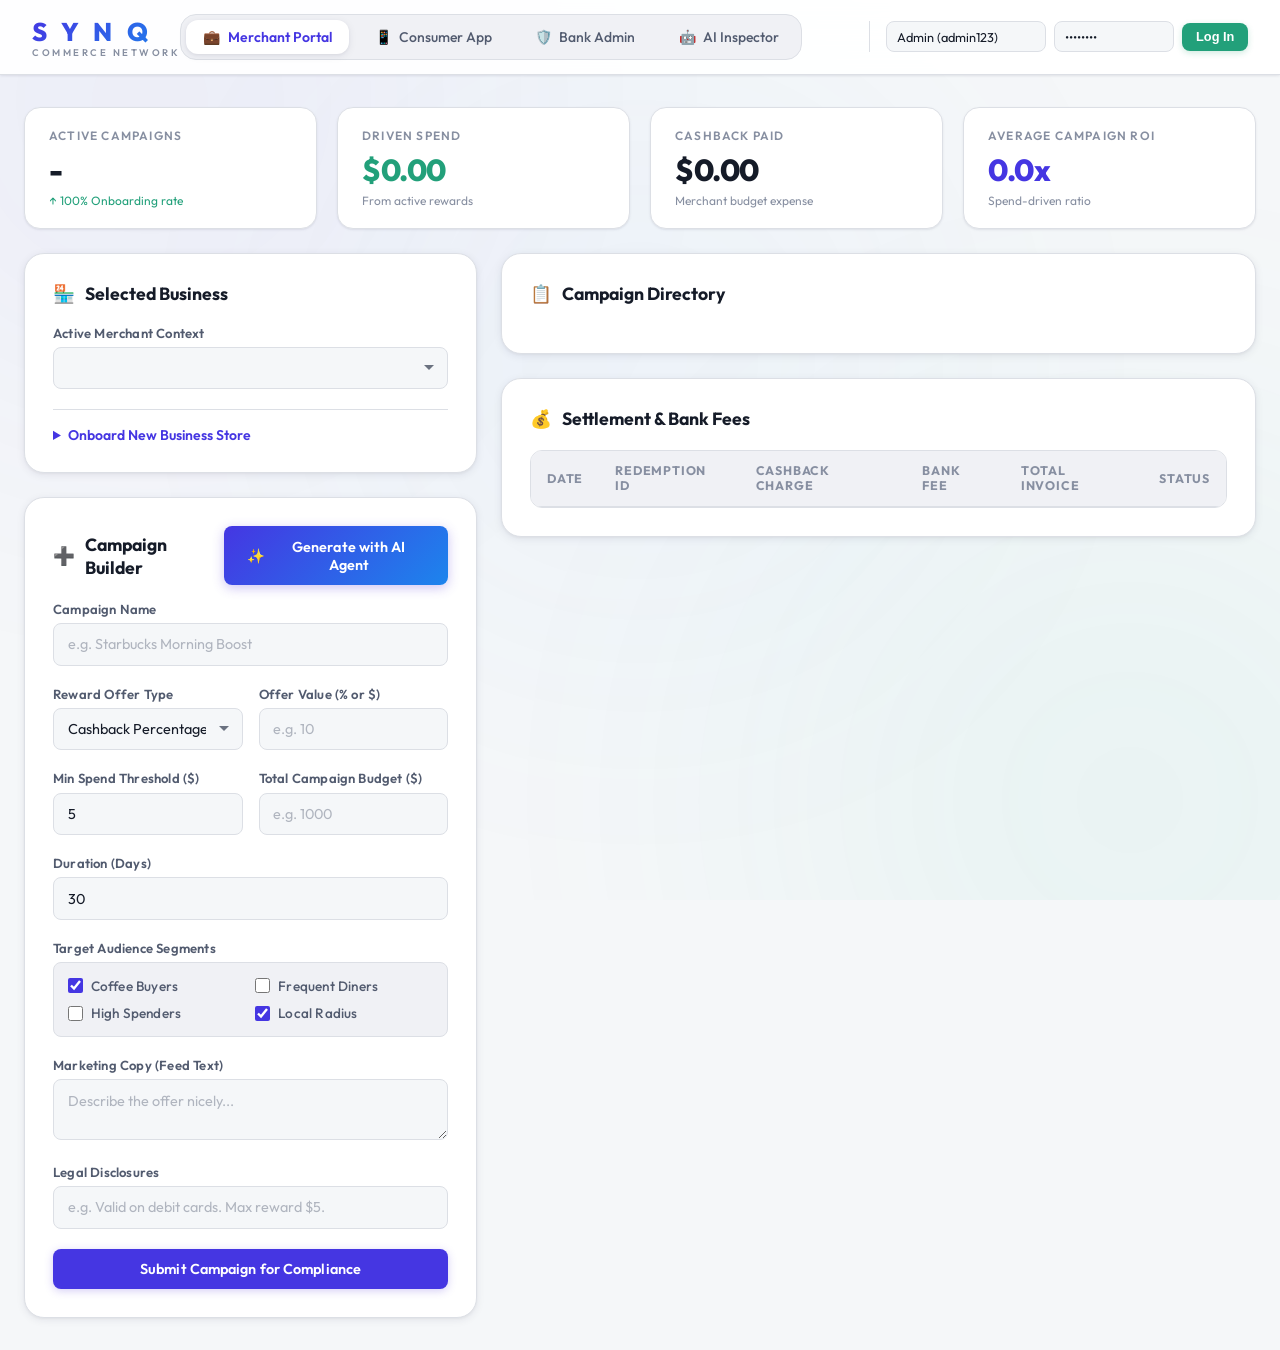
==== commit 6f50567c: "add" ====
--- a/synq/static/index.html
+++ b/synq/static/index.html
@@ -8,7 +8,7 @@
     <link rel="preconnect" href="https://fonts.googleapis.com">
     <link rel="preconnect" href="https://fonts.gstatic.com" crossorigin>
     <link href="https://fonts.googleapis.com/css2?family=Outfit:wght@300;400;500;600;700;800&family=JetBrains+Mono:wght@400;500;700&display=swap" rel="stylesheet">
-    <link rel="stylesheet" href="style.css?v=2">
+    <link rel="stylesheet" href="style.css?v=3">
 
 </head>
 <body>
@@ -517,7 +517,7 @@
     </div>
 
     <!-- Scripts -->
-    <script src="app.js?v=2"></script>
+    <script src="app.js?v=3"></script>
 </body>
 </html>
 
--- a/synq/static/style.css
+++ b/synq/static/style.css
@@ -1,29 +1,58 @@
 /* ==========================================================================
-   Synq CSS Style Sheets - Premium Dark Theme & Glassmorphism Design
+   Synq CSS Style Sheets - Elegant Light Theme
    ========================================================================== */
 
 :root {
-    /* Harmonious Cyber/Slate HSL Color Palette */
-    --bg-dark: hsl(222, 40%, 7%);
-    --card-bg: rgba(17, 24, 39, 0.65);
-    --border-color: rgba(255, 255, 255, 0.08);
-    --border-hover: rgba(255, 255, 255, 0.15);
-    
-    --primary: hsl(258, 90%, 66%);     /* Cyber Purple */
-    --primary-glow: rgba(139, 92, 246, 0.3);
-    --primary-hover: hsl(258, 95%, 72%);
-    
-    --success: hsl(162, 76%, 45%);     /* Emerald Green */
-    --success-glow: rgba(16, 185, 129, 0.2);
-    
-    --warning: hsl(348, 89%, 60%);     /* Neon Coral/Red */
-    --warning-glow: rgba(244, 63, 94, 0.2);
-
-    --text-main: #F3F4F6;
-    --text-muted: #9CA3AF;
-    --text-dark: #1F2937;
-    
-    --transition: all 0.3s cubic-bezier(0.4, 0, 0.2, 1);
+    /* Light Surface Palette */
+    --bg-page: hsl(220, 25%, 97%);
+    --bg-surface: #FFFFFF;
+    --bg-subtle: hsl(220, 20%, 95%);
+    --bg-inset: hsl(220, 18%, 92%);
+
+    /* Card & Border */
+    --card-bg: #FFFFFF;
+    --border-color: hsl(220, 15%, 88%);
+    --border-hover: hsl(220, 15%, 75%);
+    --border-focus: var(--primary);
+
+    /* Brand Accent - Deep Indigo / Violet */
+    --primary: hsl(245, 75%, 55%);
+    --primary-light: hsl(245, 85%, 96%);
+    --primary-hover: hsl(245, 80%, 48%);
+    --primary-border: hsl(245, 70%, 80%);
+
+    /* Success - Teal Green */
+    --success: hsl(162, 65%, 38%);
+    --success-light: hsl(162, 60%, 94%);
+    --success-border: hsl(162, 55%, 70%);
+
+    /* Warning / Amber */
+    --warning: hsl(38, 90%, 48%);
+    --warning-light: hsl(38, 90%, 95%);
+
+    /* Danger */
+    --danger: hsl(3, 72%, 52%);
+    --danger-light: hsl(3, 72%, 95%);
+    --danger-border: hsl(3, 65%, 75%);
+
+    /* Typography */
+    --text-main: hsl(222, 30%, 12%);
+    --text-secondary: hsl(222, 15%, 38%);
+    --text-muted: hsl(222, 12%, 58%);
+    --text-placeholder: hsl(222, 10%, 72%);
+
+    /* Shadows */
+    --shadow-xs: 0 1px 3px rgba(20, 20, 60, 0.06), 0 1px 2px rgba(20, 20, 60, 0.04);
+    --shadow-sm: 0 2px 8px rgba(20, 20, 60, 0.08), 0 1px 3px rgba(20, 20, 60, 0.05);
+    --shadow-md: 0 4px 20px rgba(20, 20, 60, 0.10), 0 2px 6px rgba(20, 20, 60, 0.06);
+    --shadow-lg: 0 8px 40px rgba(20, 20, 60, 0.12), 0 3px 10px rgba(20, 20, 60, 0.07);
+    --shadow-focus: 0 0 0 3px hsl(245, 75%, 90%);
+
+    --transition: all 0.22s cubic-bezier(0.4, 0, 0.2, 1);
+    --radius-sm: 8px;
+    --radius-md: 12px;
+    --radius-lg: 16px;
+    --radius-xl: 20px;
 }
 
 * {
@@ -33,16 +62,17 @@
 }
 
 body {
-    background-color: var(--bg-dark);
+    background-color: var(--bg-page);
     color: var(--text-main);
     font-family: 'Outfit', sans-serif;
     min-height: 100vh;
     overflow-x: hidden;
     position: relative;
+    -webkit-font-smoothing: antialiased;
 }
 
 /* ==========================================================================
-   Background Glowing Orbs
+   Subtle Decorative Background
    ========================================================================== */
 .glow-bg {
     position: fixed;
@@ -58,60 +88,62 @@
 .glow-orb {
     position: absolute;
     border-radius: 50%;
-    filter: blur(120px);
-    opacity: 0.15;
-    animation: orbMove 25s infinite alternate ease-in-out;
+    filter: blur(160px);
+    opacity: 0.06;
+    animation: orbMove 30s infinite alternate ease-in-out;
 }
 
 .orb-1 {
+    width: 600px;
+    height: 600px;
+    background-color: var(--primary);
+    top: -200px;
+    left: -150px;
+}
+
+.orb-2 {
+    width: 700px;
+    height: 700px;
+    background-color: hsl(162, 65%, 45%);
+    bottom: -250px;
+    right: -200px;
+    animation-delay: -8s;
+    animation-duration: 35s;
+}
+
+.orb-3 {
     width: 500px;
     height: 500px;
-    background-color: var(--primary);
-    top: -100px;
-    left: -100px;
-}
-
-.orb-2 {
-    width: 600px;
-    height: 600px;
-    background-color: var(--success);
-    bottom: -150px;
-    right: -100px;
-    animation-delay: -5s;
-    animation-duration: 30s;
-}
-
-.orb-3 {
-    width: 400px;
-    height: 400px;
-    background-color: #3B82F6;
+    background-color: hsl(210, 80%, 55%);
     top: 40%;
     left: 50%;
     transform: translate(-50%, -50%);
-    animation-delay: -10s;
-    animation-duration: 20s;
+    animation-delay: -15s;
+    animation-duration: 25s;
 }
 
 @keyframes orbMove {
     0% { transform: translate(0, 0) scale(1); }
-    50% { transform: translate(80px, 50px) scale(1.1); }
-    100% { transform: translate(-40px, -80px) scale(0.9); }
+    50% { transform: translate(60px, 40px) scale(1.05); }
+    100% { transform: translate(-30px, -60px) scale(0.95); }
 }
 
 /* ==========================================================================
    Navigation Bar
    ========================================================================== */
 .navbar {
-    background: rgba(11, 15, 25, 0.8);
-    backdrop-filter: blur(16px);
+    background: rgba(255, 255, 255, 0.92);
+    backdrop-filter: blur(20px);
+    -webkit-backdrop-filter: blur(20px);
     border-bottom: 1px solid var(--border-color);
-    padding: 1rem 2rem;
+    padding: 0.875rem 2rem;
     display: flex;
     justify-content: space-between;
     align-items: center;
     position: sticky;
     top: 0;
     z-index: 100;
+    box-shadow: var(--shadow-xs);
 }
 
 .nav-brand {
@@ -120,60 +152,68 @@
 }
 
 .logo-text {
-    font-size: 1.8rem;
+    font-size: 1.6rem;
     font-weight: 800;
-    letter-spacing: 4px;
-    background: linear-gradient(135deg, #FFF 0%, var(--primary) 100%);
+    letter-spacing: 5px;
+    background: linear-gradient(135deg, var(--primary) 0%, hsl(210, 85%, 52%) 100%);
     -webkit-background-clip: text;
     -webkit-text-fill-color: transparent;
+    background-clip: text;
 }
 
 .logo-subtext {
-    font-size: 0.65rem;
+    font-size: 0.6rem;
     font-weight: 600;
-    letter-spacing: 2px;
+    letter-spacing: 2.5px;
     color: var(--text-muted);
+    text-transform: uppercase;
+    margin-top: -2px;
 }
 
 .nav-controls {
     display: flex;
-    gap: 0.75rem;
+    gap: 0.5rem;
+    background: var(--bg-subtle);
+    padding: 0.3rem;
+    border-radius: var(--radius-lg);
+    border: 1px solid var(--border-color);
 }
 
 .nav-btn {
     background: transparent;
-    border: 1px solid var(--border-color);
-    color: var(--text-muted);
-    padding: 0.6rem 1.2rem;
-    border-radius: 12px;
+    border: none;
+    color: var(--text-secondary);
+    padding: 0.5rem 1.1rem;
+    border-radius: var(--radius-md);
     font-family: inherit;
     font-weight: 500;
-    font-size: 0.9rem;
+    font-size: 0.875rem;
     cursor: pointer;
     display: flex;
     align-items: center;
-    gap: 0.5rem;
+    gap: 0.45rem;
     transition: var(--transition);
+    white-space: nowrap;
 }
 
 .nav-btn:hover {
-    background: rgba(255, 255, 255, 0.04);
+    background: var(--bg-surface);
     color: var(--text-main);
-    border-color: var(--border-hover);
+    box-shadow: var(--shadow-xs);
 }
 
 .nav-btn.active {
-    background: var(--primary-glow);
-    border-color: var(--primary);
-    color: var(--text-main);
-    box-shadow: 0 0 15px var(--primary-glow);
+    background: var(--bg-surface);
+    color: var(--primary);
+    font-weight: 600;
+    box-shadow: var(--shadow-sm);
 }
 
 /* ==========================================================================
    Layout & Container
    ========================================================================== */
 .container {
-    max-width: 1400px;
+    max-width: 1440px;
     margin: 2rem auto;
     padding: 0 1.5rem;
     min-height: 80vh;
@@ -181,7 +221,7 @@
 
 .view-section {
     display: none;
-    animation: fadeIn 0.4s ease-out forwards;
+    animation: fadeIn 0.35s ease-out forwards;
 }
 
 .view-section.active {
@@ -189,7 +229,7 @@
 }
 
 @keyframes fadeIn {
-    from { opacity: 0; transform: translateY(10px); }
+    from { opacity: 0; transform: translateY(8px); }
     to { opacity: 1; transform: translateY(0); }
 }
 
@@ -207,24 +247,24 @@
 }
 
 /* ==========================================================================
-   Premium Glassmorphism Cards
+   Elegant Cards
    ========================================================================== */
 .glass-card {
     background: var(--card-bg);
-    backdrop-filter: blur(12px);
-    border: 1px solid var(--border-color);
-    border-radius: 20px;
+    border: 1px solid var(--border-color);
+    border-radius: var(--radius-xl);
     padding: 1.75rem;
-    box-shadow: 0 8px 32px 0 rgba(0, 0, 0, 0.3);
-    transition: border-color 0.3s;
+    box-shadow: var(--shadow-sm);
+    transition: box-shadow 0.25s, border-color 0.25s;
 }
 
 .glass-card:hover {
     border-color: var(--border-hover);
+    box-shadow: var(--shadow-md);
 }
 
 .card-title {
-    font-size: 1.25rem;
+    font-size: 1.1rem;
     font-weight: 700;
     margin-bottom: 1.25rem;
     display: flex;
@@ -248,7 +288,7 @@
     font-size: 0.9rem;
     color: var(--text-muted);
     margin-bottom: 1.25rem;
-    line-height: 1.5;
+    line-height: 1.6;
 }
 
 /* ==========================================================================
@@ -269,24 +309,52 @@
 
 .metric-card {
     background: var(--card-bg);
-    backdrop-filter: blur(12px);
-    border: 1px solid var(--border-color);
-    border-radius: 16px;
-    padding: 1.25rem;
+    border: 1px solid var(--border-color);
+    border-radius: var(--radius-lg);
+    padding: 1.25rem 1.5rem;
+    box-shadow: var(--shadow-xs);
+    transition: var(--transition);
+    position: relative;
+    overflow: hidden;
+}
+
+.metric-card::before {
+    content: '';
+    position: absolute;
+    top: 0;
+    left: 0;
+    right: 0;
+    height: 3px;
+    background: linear-gradient(90deg, var(--primary), hsl(210, 85%, 55%));
+    opacity: 0;
+    transition: opacity 0.25s;
+}
+
+.metric-card:hover::before {
+    opacity: 1;
+}
+
+.metric-card:hover {
+    box-shadow: var(--shadow-md);
+    border-color: var(--border-hover);
+    transform: translateY(-1px);
 }
 
 .metric-title {
-    font-size: 0.8rem;
+    font-size: 0.75rem;
     color: var(--text-muted);
     text-transform: uppercase;
-    letter-spacing: 1.5px;
+    letter-spacing: 1.2px;
     margin-bottom: 0.5rem;
+    font-weight: 600;
 }
 
 .metric-value {
-    font-size: 2rem;
+    font-size: 1.9rem;
     font-weight: 800;
     margin-bottom: 0.25rem;
+    letter-spacing: -0.5px;
+    color: var(--text-main);
 }
 
 .metric-footer {
@@ -296,7 +364,7 @@
 
 .text-green { color: var(--success); }
 .text-purple { color: var(--primary); }
-.text-red { color: var(--warning); }
+.text-red { color: var(--danger); }
 .mt-4 { margin-top: 1.5rem; }
 
 /* ==========================================================================
@@ -317,33 +385,46 @@
 
 label {
     display: block;
-    font-size: 0.85rem;
+    font-size: 0.82rem;
     font-weight: 600;
-    color: var(--text-muted);
-    margin-bottom: 0.5rem;
+    color: var(--text-secondary);
+    margin-bottom: 0.4rem;
+    letter-spacing: 0.2px;
 }
 
 .form-control {
     width: 100%;
-    background: rgba(10, 15, 30, 0.6);
-    border: 1px solid var(--border-color);
-    border-radius: 10px;
-    padding: 0.75rem;
+    background: var(--bg-page);
+    border: 1px solid var(--border-color);
+    border-radius: var(--radius-sm);
+    padding: 0.7rem 0.85rem;
     color: var(--text-main);
     font-family: inherit;
-    font-size: 0.95rem;
+    font-size: 0.9rem;
     transition: var(--transition);
+    appearance: none;
 }
 
 .form-control:focus {
     outline: none;
     border-color: var(--primary);
-    box-shadow: 0 0 10px var(--primary-glow);
-    background: rgba(10, 15, 30, 0.85);
+    background: var(--bg-surface);
+    box-shadow: var(--shadow-focus);
+}
+
+.form-control::placeholder {
+    color: var(--text-placeholder);
+}
+
+select.form-control {
+    background-image: url("data:image/svg+xml,%3Csvg xmlns='http://www.w3.org/2000/svg' width='12' height='12' viewBox='0 0 12 12'%3E%3Cpath fill='%236B7280' d='M6 8L1 3h10z'/%3E%3C/svg%3E");
+    background-repeat: no-repeat;
+    background-position: right 0.75rem center;
+    padding-right: 2.25rem;
 }
 
 select.form-control option {
-    background-color: var(--bg-dark);
+    background-color: var(--bg-surface);
     color: var(--text-main);
 }
 
@@ -355,10 +436,10 @@
     display: grid;
     grid-template-columns: repeat(2, 1fr);
     gap: 0.6rem;
-    background: rgba(10, 15, 30, 0.4);
-    border: 1px solid var(--border-color);
-    padding: 0.75rem;
-    border-radius: 10px;
+    background: var(--bg-subtle);
+    border: 1px solid var(--border-color);
+    padding: 0.85rem;
+    border-radius: var(--radius-sm);
 }
 
 .check-item {
@@ -366,14 +447,17 @@
     align-items: center;
     gap: 0.5rem;
     font-size: 0.85rem;
-    color: var(--text-main);
+    color: var(--text-secondary);
     cursor: pointer;
     margin-bottom: 0;
+    font-weight: 500;
 }
 
 .check-item input[type="checkbox"] {
     accent-color: var(--primary);
     cursor: pointer;
+    width: 15px;
+    height: 15px;
 }
 
 /* ==========================================================================
@@ -382,16 +466,17 @@
 .btn {
     font-family: inherit;
     font-weight: 600;
-    padding: 0.75rem 1.5rem;
-    border-radius: 10px;
+    padding: 0.7rem 1.4rem;
+    border-radius: var(--radius-sm);
     border: none;
     cursor: pointer;
     transition: var(--transition);
     display: inline-flex;
     align-items: center;
     justify-content: center;
-    gap: 0.5rem;
-    font-size: 0.95rem;
+    gap: 0.45rem;
+    font-size: 0.9rem;
+    letter-spacing: 0.1px;
 }
 
 .btn-block {
@@ -400,34 +485,39 @@
 }
 
 .btn-primary {
-    background: rgba(255, 255, 255, 0.1);
-    border: 1px solid var(--border-color);
+    background: var(--bg-subtle);
+    border: 1px solid var(--border-color);
+    color: var(--text-secondary);
+}
+
+.btn-primary:hover {
+    background: var(--bg-inset);
+    border-color: var(--border-hover);
     color: var(--text-main);
-}
-
-.btn-primary:hover {
-    background: rgba(255, 255, 255, 0.15);
-    border-color: var(--border-hover);
 }
 
 .btn-purple {
     background: var(--primary);
     color: white;
+    box-shadow: 0 2px 8px rgba(88, 58, 220, 0.25);
 }
 
 .btn-purple:hover {
     background: var(--primary-hover);
-    box-shadow: 0 0 15px var(--primary-glow);
+    box-shadow: 0 4px 16px rgba(88, 58, 220, 0.35);
+    transform: translateY(-1px);
 }
 
 .btn-green {
     background: var(--success);
     color: white;
+    box-shadow: 0 2px 8px rgba(20, 150, 100, 0.2);
 }
 
 .btn-green:hover {
-    background: hsl(162, 80%, 38%);
-    box-shadow: 0 0 15px var(--success-glow);
+    background: hsl(162, 65%, 32%);
+    box-shadow: 0 4px 16px rgba(20, 150, 100, 0.3);
+    transform: translateY(-1px);
 }
 
 .btn-secondary {
@@ -439,17 +529,18 @@
 .btn-secondary:hover {
     color: var(--text-main);
     border-color: var(--border-hover);
+    background: var(--bg-subtle);
 }
 
 .btn-sparkle {
-    background: linear-gradient(135deg, var(--primary) 0%, #3B82F6 100%);
+    background: linear-gradient(135deg, var(--primary) 0%, hsl(210, 85%, 52%) 100%);
     color: white;
-    box-shadow: 0 4px 15px rgba(139, 92, 246, 0.35);
+    box-shadow: 0 3px 12px rgba(88, 58, 220, 0.30);
 }
 
 .btn-sparkle:hover {
     transform: translateY(-2px);
-    box-shadow: 0 6px 20px rgba(139, 92, 246, 0.5);
+    box-shadow: 0 6px 20px rgba(88, 58, 220, 0.40);
 }
 
 /* ==========================================================================
@@ -463,7 +554,7 @@
 
 .detail-summary {
     cursor: pointer;
-    font-size: 0.9rem;
+    font-size: 0.875rem;
     font-weight: 600;
     color: var(--primary);
     user-select: none;
@@ -480,23 +571,24 @@
 .campaign-list {
     display: flex;
     flex-direction: column;
-    gap: 1rem;
-    max-height: 400px;
+    gap: 0.85rem;
+    max-height: 420px;
     overflow-y: auto;
-    padding-right: 0.5rem;
+    padding-right: 0.4rem;
 }
 
 .campaign-item {
-    background: rgba(10, 15, 30, 0.4);
-    border: 1px solid var(--border-color);
-    border-radius: 12px;
-    padding: 1rem;
+    background: var(--bg-page);
+    border: 1px solid var(--border-color);
+    border-radius: var(--radius-md);
+    padding: 1rem 1.1rem;
     transition: var(--transition);
 }
 
 .campaign-item:hover {
     border-color: var(--border-hover);
-    background: rgba(10, 15, 30, 0.6);
+    background: var(--bg-surface);
+    box-shadow: var(--shadow-xs);
 }
 
 .campaign-item-header {
@@ -508,46 +600,48 @@
 
 .campaign-item-name {
     font-weight: 700;
-    font-size: 1rem;
+    font-size: 0.95rem;
+    color: var(--text-main);
 }
 
 .status-badge {
-    font-size: 0.7rem;
+    font-size: 0.68rem;
     font-weight: 700;
-    padding: 0.25rem 0.6rem;
+    padding: 0.2rem 0.6rem;
     border-radius: 20px;
     text-transform: uppercase;
+    letter-spacing: 0.5px;
 }
 
 .status-active {
-    background: rgba(16, 185, 129, 0.15);
+    background: var(--success-light);
     color: var(--success);
-    border: 1px solid var(--success);
+    border: 1px solid var(--success-border);
 }
 
 .status-pending {
-    background: rgba(245, 158, 11, 0.15);
-    color: #F59E0B;
-    border: 1px solid #F59E0B;
+    background: var(--warning-light);
+    color: var(--warning);
+    border: 1px solid hsl(38, 85%, 72%);
 }
 
 .status-rejected {
-    background: rgba(244, 63, 94, 0.15);
-    color: var(--warning);
-    border: 1px solid var(--warning);
+    background: var(--danger-light);
+    color: var(--danger);
+    border: 1px solid var(--danger-border);
 }
 
 .status-completed {
-    background: rgba(156, 163, 175, 0.15);
+    background: var(--bg-inset);
     color: var(--text-muted);
-    border: 1px solid var(--text-muted);
+    border: 1px solid var(--border-color);
 }
 
 .campaign-copy {
     font-size: 0.85rem;
-    color: var(--text-muted);
+    color: var(--text-secondary);
     margin-bottom: 0.75rem;
-    line-height: 1.4;
+    line-height: 1.5;
 }
 
 .campaign-item-footer {
@@ -555,17 +649,17 @@
     justify-content: space-between;
     font-size: 0.75rem;
     color: var(--text-muted);
-    border-top: 1px solid rgba(255,255,255,0.05);
+    border-top: 1px solid var(--border-color);
     padding-top: 0.5rem;
 }
 
 .feedback-alert {
-    background: rgba(244, 63, 94, 0.08);
-    border: 1px solid rgba(244, 63, 94, 0.2);
-    border-radius: 8px;
+    background: var(--danger-light);
+    border: 1px solid var(--danger-border);
+    border-radius: var(--radius-sm);
     padding: 0.5rem 0.75rem;
     font-size: 0.8rem;
-    color: #FDA4AF;
+    color: var(--danger);
     margin-top: 0.5rem;
 }
 
@@ -574,6 +668,8 @@
    ========================================================================== */
 .table-container {
     overflow-x: auto;
+    border-radius: var(--radius-md);
+    border: 1px solid var(--border-color);
 }
 
 .synq-table {
@@ -584,18 +680,25 @@
 }
 
 .synq-table th, .synq-table td {
-    padding: 0.75rem 1rem;
+    padding: 0.8rem 1rem;
     border-bottom: 1px solid var(--border-color);
 }
 
 .synq-table th {
     font-weight: 700;
     color: var(--text-muted);
-    background: rgba(255, 255, 255, 0.02);
+    background: var(--bg-subtle);
+    font-size: 0.78rem;
+    text-transform: uppercase;
+    letter-spacing: 0.8px;
 }
 
 .synq-table tbody tr:hover {
-    background: rgba(255, 255, 255, 0.01);
+    background: var(--bg-page);
+}
+
+.synq-table tbody tr:last-child td {
+    border-bottom: none;
 }
 
 .pill {
@@ -606,12 +709,12 @@
 }
 
 .pill-unsettled {
-    background: rgba(245, 158, 11, 0.15);
-    color: #F59E0B;
+    background: var(--warning-light);
+    color: var(--warning);
 }
 
 .pill-settled {
-    background: rgba(16, 185, 129, 0.15);
+    background: var(--success-light);
     color: var(--success);
 }
 
@@ -638,11 +741,11 @@
 
 .phone-frame {
     width: 360px;
-    height: 720px;
-    background: #000;
-    border: 12px solid #2d2d30;
-    border-radius: 44px;
-    box-shadow: 0 25px 60px -15px rgba(0, 0, 0, 0.8);
+    height: 730px;
+    background: #1C1C1E;
+    border: 10px solid #2C2C2E;
+    border-radius: 48px;
+    box-shadow: 0 30px 70px -10px rgba(20, 20, 60, 0.3), 0 0 0 1px rgba(255,255,255,0.08);
     position: relative;
     overflow: hidden;
 }
@@ -652,19 +755,19 @@
     top: 0;
     left: 50%;
     transform: translateX(-50%);
-    width: 150px;
-    height: 25px;
-    background: #2d2d30;
-    border-bottom-left-radius: 18px;
-    border-bottom-right-radius: 18px;
+    width: 140px;
+    height: 22px;
+    background: #2C2C2E;
+    border-bottom-left-radius: 16px;
+    border-bottom-right-radius: 16px;
     z-index: 10;
 }
 
 .phone-screen {
     width: 100%;
     height: 100%;
-    background: #0B0F19;
-    padding: 2.5rem 1rem 1rem 1rem; /* Padding for notch */
+    background: #F5F5F7;
+    padding: 2.5rem 1rem 1rem 1rem;
     display: flex;
     flex-direction: column;
 }
@@ -675,37 +778,37 @@
 }
 
 .phone-app-name {
-    font-size: 1.1rem;
+    font-size: 1.05rem;
     font-weight: 800;
-    color: white;
+    color: #1C1C1E;
 }
 
 .phone-user-select-box {
-    margin-top: 0.25rem;
+    margin-top: 0.2rem;
 }
 
 .phone-user-select {
     background: transparent;
     border: none;
-    color: var(--text-muted);
+    color: #6E6E73;
     font-family: inherit;
-    font-size: 0.8rem;
+    font-size: 0.78rem;
     cursor: pointer;
     font-weight: 500;
     outline: none;
 }
 
 .phone-balance-widget {
-    background: linear-gradient(135deg, rgba(255,255,255,0.06) 0%, rgba(255,255,255,0.01) 100%);
-    border: 1px solid rgba(255,255,255,0.06);
+    background: #FFFFFF;
+    border: 1px solid rgba(0,0,0,0.06);
     border-radius: 18px;
     padding: 1rem;
     margin-bottom: 1rem;
+    box-shadow: 0 2px 12px rgba(0,0,0,0.06);
 }
 
 .card-layout {
-    background: linear-gradient(135deg, #1E1B4B 0%, #311042 100%);
-    border: 1px solid rgba(255, 255, 255, 0.05);
+    background: linear-gradient(135deg, #3730A3 0%, #6D28D9 100%);
     border-radius: 12px;
     padding: 0.75rem 1rem;
     color: white;
@@ -713,14 +816,14 @@
     display: flex;
     flex-direction: column;
     justify-content: space-between;
-    box-shadow: 0 4px 15px rgba(0,0,0,0.3);
+    box-shadow: 0 6px 20px rgba(55, 48, 163, 0.35);
     margin-bottom: 0.75rem;
 }
 
 .card-chip {
     width: 20px;
     height: 16px;
-    background: linear-gradient(135deg, #D4AF37 0%, #AA7C11 100%);
+    background: linear-gradient(135deg, #F5D78E 0%, #C9A227 100%);
     border-radius: 3px;
 }
 
@@ -734,13 +837,14 @@
     font-size: 0.65rem;
     text-transform: uppercase;
     letter-spacing: 1px;
+    opacity: 0.85;
 }
 
 .card-type {
     align-self: flex-end;
     font-size: 0.6rem;
     font-weight: 800;
-    color: var(--primary-hover);
+    color: rgba(255,255,255,0.75);
     letter-spacing: 1.5px;
 }
 
@@ -751,19 +855,20 @@
 
 .bal-label {
     font-size: 0.65rem;
-    color: var(--text-muted);
+    color: #6E6E73;
 }
 
 .bal-value {
-    font-size: 1.15rem;
+    font-size: 1.1rem;
     font-weight: 800;
+    color: #1C1C1E;
 }
 
 .text-right { text-align: right; }
 
 .phone-tabs {
     display: flex;
-    background: rgba(255, 255, 255, 0.03);
+    background: rgba(0, 0, 0, 0.05);
     border-radius: 10px;
     padding: 0.2rem;
     gap: 0.2rem;
@@ -774,9 +879,9 @@
     flex: 1;
     background: transparent;
     border: none;
-    color: var(--text-muted);
+    color: #6E6E73;
     font-family: inherit;
-    font-size: 0.75rem;
+    font-size: 0.72rem;
     font-weight: 600;
     padding: 0.4rem;
     border-radius: 8px;
@@ -785,8 +890,9 @@
 }
 
 .tab-btn.active {
-    background: rgba(255, 255, 255, 0.08);
-    color: white;
+    background: #FFFFFF;
+    color: #1C1C1E;
+    box-shadow: 0 1px 4px rgba(0,0,0,0.1);
 }
 
 .phone-content {
@@ -802,7 +908,7 @@
     width: 3px;
 }
 .phone-content::-webkit-scrollbar-thumb {
-    background: rgba(255,255,255,0.1);
+    background: rgba(0,0,0,0.1);
     border-radius: 2px;
 }
 
@@ -812,15 +918,16 @@
 
 /* Consumer Offer Card inside phone */
 .phone-offer-card {
-    background: rgba(255, 255, 255, 0.03);
-    border: 1px solid rgba(255,255,255,0.05);
+    background: #FFFFFF;
+    border: 1px solid rgba(0,0,0,0.06);
     border-radius: 14px;
     padding: 0.85rem;
     transition: var(--transition);
+    box-shadow: 0 1px 6px rgba(0,0,0,0.05);
 }
 
 .phone-offer-card:hover {
-    background: rgba(255, 255, 255, 0.05);
+    box-shadow: 0 3px 12px rgba(0,0,0,0.08);
 }
 
 .offer-card-header {
@@ -833,27 +940,27 @@
 .offer-card-merchant {
     font-weight: 700;
     font-size: 0.9rem;
-    color: white;
+    color: #1C1C1E;
 }
 
 .offer-card-value {
-    color: var(--success);
+    color: hsl(162, 65%, 35%);
     font-weight: 800;
-    font-size: 0.95rem;
+    font-size: 0.9rem;
 }
 
 .offer-card-body {
     font-size: 0.75rem;
-    color: var(--text-muted);
+    color: #6E6E73;
     line-height: 1.4;
     margin-bottom: 0.6rem;
 }
 
 .offer-card-ai-explanation {
     font-size: 0.7rem;
-    color: var(--primary-hover);
-    background: rgba(139, 92, 246, 0.08);
-    border-left: 2px solid var(--primary);
+    color: hsl(245, 65%, 50%);
+    background: hsl(245, 80%, 97%);
+    border-left: 2px solid hsl(245, 70%, 75%);
     padding: 0.3rem 0.5rem;
     border-radius: 0 4px 4px 0;
     margin-bottom: 0.6rem;
@@ -868,13 +975,13 @@
 
 .offer-card-limits {
     font-size: 0.6rem;
-    color: var(--text-muted);
+    color: #8E8E93;
 }
 
 .btn-activate {
-    background: rgba(255, 255, 255, 0.08);
-    border: 1px solid rgba(255,255,255,0.06);
-    color: var(--text-main);
+    background: var(--bg-subtle);
+    border: 1px solid rgba(0,0,0,0.08);
+    color: #3C3C43;
     font-size: 0.65rem;
     font-weight: 700;
     padding: 0.3rem 0.6rem;
@@ -884,14 +991,13 @@
 }
 
 .btn-activate:hover {
-    background: rgba(255,255,255,0.12);
+    background: var(--bg-inset);
 }
 
 .btn-activate.active {
-    background: var(--success-glow);
-    border-color: var(--success);
+    background: var(--success-light);
+    border-color: var(--success-border);
     color: var(--success);
-    box-shadow: 0 0 10px var(--success-glow);
 }
 
 /* ==========================================
@@ -905,7 +1011,7 @@
 
 .map-info {
     font-size: 0.65rem;
-    color: var(--text-muted);
+    color: #6E6E73;
 }
 
 .map-filters {
@@ -914,9 +1020,9 @@
 }
 
 .filter-chip {
-    background: rgba(255, 255, 255, 0.03);
-    border: 1px solid rgba(255,255,255,0.05);
-    color: var(--text-muted);
+    background: rgba(0, 0, 0, 0.04);
+    border: 1px solid rgba(0,0,0,0.08);
+    color: #6E6E73;
     font-family: inherit;
     font-size: 0.6rem;
     font-weight: 600;
@@ -927,14 +1033,14 @@
 }
 
 .filter-chip.active {
-    background: var(--primary-glow);
-    border-color: var(--primary);
-    color: white;
+    background: var(--primary-light);
+    border-color: var(--primary-border);
+    color: var(--primary);
 }
 
 .map-canvas-container {
-    background: #050811;
-    border: 1px solid rgba(255, 255, 255, 0.05);
+    background: #E8EAF6;
+    border: 1px solid rgba(0, 0, 0, 0.07);
     border-radius: 12px;
     overflow: hidden;
     position: relative;
@@ -946,19 +1052,20 @@
 }
 
 .map-detail-card {
-    background: rgba(255, 255, 255, 0.02);
-    border: 1px solid rgba(255, 255, 255, 0.05);
+    background: #FFFFFF;
+    border: 1px solid rgba(0,0,0,0.07);
     border-radius: 12px;
     padding: 0.75rem;
     min-height: 80px;
     display: flex;
     align-items: center;
     justify-content: center;
+    box-shadow: var(--shadow-xs);
 }
 
 .detail-placeholder {
     font-size: 0.75rem;
-    color: var(--text-muted);
+    color: #8E8E93;
     text-align: center;
     font-style: italic;
 }
@@ -973,7 +1080,7 @@
 .map-detail-title {
     font-weight: 700;
     font-size: 0.85rem;
-    color: white;
+    color: #1C1C1E;
 }
 
 .map-detail-row {
@@ -992,33 +1099,33 @@
 }
 
 .terminal-box {
-    background: #050811;
-    border: 1px solid rgba(255, 255, 255, 0.05);
-    border-radius: 12px;
+    background: hsl(222, 25%, 11%);
+    border: 1px solid hsl(222, 20%, 18%);
+    border-radius: var(--radius-md);
     font-family: 'JetBrains Mono', monospace;
-    font-size: 0.8rem;
+    font-size: 0.78rem;
     padding: 1rem;
-    height: 180px;
+    height: 190px;
     overflow-y: auto;
-    color: #34D399; /* Green text console */
-    line-height: 1.5;
+    color: #4ADE80;
+    line-height: 1.6;
 }
 
 .terminal-line {
-    margin-bottom: 0.4rem;
-}
-
-.terminal-line.text-muted { color: var(--text-muted); }
-.terminal-line.text-error { color: var(--warning); }
-.terminal-line.text-success { color: var(--success); }
+    margin-bottom: 0.35rem;
+}
+
+.terminal-line.text-muted { color: #6B7280; }
+.terminal-line.text-error { color: #F87171; }
+.terminal-line.text-success { color: #4ADE80; }
 
 /* ==========================================================================
    Bank Admin: Customer 360 viewer
    ========================================================================== */
 .customer-info-box {
-    background: rgba(10, 15, 30, 0.4);
-    border: 1px solid var(--border-color);
-    border-radius: 12px;
+    background: var(--bg-page);
+    border: 1px solid var(--border-color);
+    border-radius: var(--radius-md);
     padding: 1.25rem;
     margin-top: 1.25rem;
 }
@@ -1030,13 +1137,15 @@
 }
 
 .c360-name {
-    font-size: 1.2rem;
+    font-size: 1.15rem;
     font-weight: 700;
+    color: var(--text-main);
 }
 
 .c360-email {
     font-size: 0.8rem;
     color: var(--text-muted);
+    margin-top: 0.1rem;
 }
 
 .c360-section {
@@ -1044,7 +1153,7 @@
 }
 
 .section-subtitle {
-    font-size: 0.8rem;
+    font-size: 0.75rem;
     text-transform: uppercase;
     letter-spacing: 1px;
     color: var(--text-muted);
@@ -1069,12 +1178,13 @@
     justify-content: space-between;
     font-size: 0.8rem;
     font-weight: 500;
+    color: var(--text-secondary);
 }
 
 .affinity-bar-bg {
     width: 100%;
-    height: 6px;
-    background: rgba(255,255,255,0.05);
+    height: 5px;
+    background: var(--bg-inset);
     border-radius: 4px;
     overflow: hidden;
 }
@@ -1082,8 +1192,7 @@
 .affinity-bar-fill {
     height: 100%;
     border-radius: 4px;
-    background: linear-gradient(90deg, var(--primary) 0%, #3B82F6 100%);
-    box-shadow: 0 0 8px var(--primary-glow);
+    background: linear-gradient(90deg, var(--primary) 0%, hsl(210, 85%, 55%) 100%);
 }
 
 .affinity-explain {
@@ -1101,21 +1210,22 @@
 
 .pref-pill {
     font-size: 0.75rem;
-    padding: 0.3rem 0.6rem;
+    padding: 0.3rem 0.65rem;
     border-radius: 20px;
     border: 1px solid var(--border-color);
+    font-weight: 500;
 }
 
 .pref-pill.active {
-    background: var(--success-glow);
+    background: var(--success-light);
     color: var(--success);
-    border-color: var(--success);
+    border-color: var(--success-border);
 }
 
 .pref-pill.inactive {
-    background: var(--warning-glow);
-    color: var(--warning);
-    border-color: var(--warning);
+    background: var(--danger-light);
+    color: var(--danger);
+    border-color: var(--danger-border);
 }
 
 .history-list {
@@ -1134,23 +1244,29 @@
     width: 4px;
 }
 .scroll-box::-webkit-scrollbar-thumb {
-    background: rgba(255,255,255,0.05);
+    background: var(--border-color);
     border-radius: 2px;
 }
 
 .tx-history-item {
-    background: rgba(255,255,255,0.02);
-    border: 1px solid var(--border-color);
-    border-radius: 8px;
+    background: var(--bg-surface);
+    border: 1px solid var(--border-color);
+    border-radius: var(--radius-sm);
     padding: 0.5rem 0.75rem;
     display: flex;
     justify-content: space-between;
     align-items: center;
     font-size: 0.75rem;
+    transition: var(--transition);
+}
+
+.tx-history-item:hover {
+    border-color: var(--border-hover);
 }
 
 .tx-merchant {
     font-weight: 600;
+    color: var(--text-main);
 }
 
 .tx-date {
@@ -1161,6 +1277,7 @@
 
 .tx-amt {
     font-weight: 700;
+    color: var(--text-main);
 }
 
 /* ==========================================================================
@@ -1170,16 +1287,22 @@
     display: flex;
     flex-direction: column;
     gap: 1.25rem;
-    max-height: 550px;
+    max-height: 570px;
     overflow-y: auto;
     padding-right: 0.5rem;
 }
 
 .compliance-item-card {
-    background: rgba(10, 15, 30, 0.4);
-    border: 1px solid var(--border-color);
-    border-radius: 16px;
+    background: var(--bg-page);
+    border: 1px solid var(--border-color);
+    border-radius: var(--radius-lg);
     padding: 1.25rem;
+    transition: var(--transition);
+}
+
+.compliance-item-card:hover {
+    box-shadow: var(--shadow-xs);
+    border-color: var(--border-hover);
 }
 
 .comp-meta-row {
@@ -1188,24 +1311,26 @@
     font-size: 0.75rem;
     color: var(--text-muted);
     margin-bottom: 0.75rem;
-    border-bottom: 1px solid rgba(255,255,255,0.05);
-    padding-bottom: 0.4rem;
+    border-bottom: 1px solid var(--border-color);
+    padding-bottom: 0.5rem;
 }
 
 .comp-name {
-    font-size: 1.1rem;
+    font-size: 1.05rem;
     font-weight: 700;
     margin-bottom: 0.5rem;
+    color: var(--text-main);
 }
 
 .comp-copy-box {
-    background: rgba(0,0,0,0.2);
-    border: 1px solid rgba(255,255,255,0.03);
+    background: var(--bg-subtle);
+    border: 1px solid var(--border-color);
     padding: 0.75rem;
-    border-radius: 8px;
-    font-size: 0.8rem;
+    border-radius: var(--radius-sm);
+    font-size: 0.85rem;
     margin-bottom: 0.75rem;
-    line-height: 1.4;
+    line-height: 1.5;
+    color: var(--text-secondary);
 }
 
 .comp-disclosure {
@@ -1216,34 +1341,34 @@
 }
 
 .comp-agent-feedback {
-    background: rgba(244, 63, 94, 0.05);
-    border-left: 3px solid var(--warning);
+    background: var(--danger-light);
+    border-left: 3px solid var(--danger);
     padding: 0.75rem;
-    border-radius: 0 8px 8px 0;
+    border-radius: 0 var(--radius-sm) var(--radius-sm) 0;
     margin-bottom: 1rem;
 }
 
 .comp-feedback-title {
     font-size: 0.75rem;
     font-weight: 700;
-    color: #FDA4AF;
+    color: var(--danger);
     margin-bottom: 0.25rem;
 }
 
 .comp-feedback-text {
     font-size: 0.8rem;
-    color: #F87171;
+    color: hsl(3, 55%, 42%);
     line-height: 1.4;
 }
 
 .comp-suggested-edit {
     margin-top: 0.5rem;
     font-size: 0.8rem;
-    color: #D1FAE5;
-    background: rgba(16, 185, 129, 0.05);
+    color: hsl(162, 55%, 32%);
+    background: var(--success-light);
     padding: 0.5rem;
-    border-radius: 6px;
-    border: 1px dashed rgba(16, 185, 129, 0.2);
+    border-radius: var(--radius-sm);
+    border: 1px dashed var(--success-border);
 }
 
 .comp-actions {
@@ -1264,9 +1389,10 @@
     display: grid;
     grid-template-columns: repeat(5, 1fr);
     gap: 0.75rem;
-    background: rgba(0, 0, 0, 0.2);
-    padding: 0.75rem;
-    border-radius: 12px;
+    background: var(--bg-subtle);
+    padding: 0.85rem;
+    border-radius: var(--radius-md);
+    border: 1px solid var(--border-color);
 }
 
 @media(max-width: 768px) {
@@ -1279,24 +1405,33 @@
     display: flex;
     align-items: center;
     gap: 0.5rem;
-    background: rgba(255,255,255,0.02);
-    border: 1px solid var(--border-color);
-    padding: 0.5rem;
-    border-radius: 8px;
+    background: var(--bg-surface);
+    border: 1px solid var(--border-color);
+    padding: 0.6rem 0.75rem;
+    border-radius: var(--radius-sm);
+    box-shadow: var(--shadow-xs);
+    transition: var(--transition);
+}
+
+.agent-card-indicator:hover {
+    border-color: var(--border-hover);
+    box-shadow: var(--shadow-sm);
 }
 
 .agent-badge {
-    background: rgba(255,255,255,0.1);
-    font-size: 0.65rem;
+    background: var(--bg-subtle);
+    font-size: 0.62rem;
     font-weight: 700;
     padding: 0.2rem 0.4rem;
     border-radius: 4px;
+    color: var(--text-secondary);
+    border: 1px solid var(--border-color);
 }
 
 .agent-badge.active {
-    background: var(--primary-glow);
-    color: var(--primary-hover);
-    border: 1px solid var(--primary);
+    background: var(--primary-light);
+    color: var(--primary);
+    border: 1px solid var(--primary-border);
 }
 
 .agent-meta {
@@ -1307,26 +1442,28 @@
 .agent-name {
     font-size: 0.75rem;
     font-weight: 700;
+    color: var(--text-main);
 }
 
 .agent-out {
     font-size: 0.6rem;
     color: var(--text-muted);
+    margin-top: 1px;
 }
 
 .model-badge {
-    background: rgba(139, 92, 246, 0.15);
-    border: 1px solid var(--primary);
-    color: var(--primary-hover);
+    background: var(--primary-light);
+    border: 1px solid var(--primary-border);
+    color: var(--primary);
     font-size: 0.75rem;
     font-weight: 700;
     padding: 0.4rem 0.8rem;
-    border-radius: 10px;
-    letter-spacing: 0.5px;
+    border-radius: var(--radius-sm);
+    letter-spacing: 0.3px;
 }
 
 .log-stream-header {
-    font-size: 0.9rem;
+    font-size: 0.8rem;
     font-weight: 700;
     text-transform: uppercase;
     letter-spacing: 1px;
@@ -1339,7 +1476,7 @@
     display: flex;
     flex-direction: column;
     gap: 1rem;
-    height: 480px;
+    height: 500px;
     overflow-y: auto;
     padding-right: 0.5rem;
 }
@@ -1348,31 +1485,37 @@
     width: 4px;
 }
 .log-stream::-webkit-scrollbar-thumb {
-    background: rgba(255,255,255,0.08);
+    background: var(--border-color);
     border-radius: 2px;
 }
 
 .log-item {
-    background: rgba(10, 15, 30, 0.4);
-    border: 1px solid var(--border-color);
-    border-radius: 12px;
+    background: var(--bg-page);
+    border: 1px solid var(--border-color);
+    border-radius: var(--radius-md);
     padding: 1rem;
     font-family: 'JetBrains Mono', monospace;
-    font-size: 0.8rem;
+    font-size: 0.78rem;
+    transition: var(--transition);
+}
+
+.log-item:hover {
+    border-color: var(--border-hover);
+    box-shadow: var(--shadow-xs);
 }
 
 .log-item-header {
     display: flex;
     justify-content: space-between;
     font-weight: 700;
-    font-size: 0.85rem;
+    font-size: 0.82rem;
     margin-bottom: 0.75rem;
-    border-bottom: 1px dashed rgba(255,255,255,0.05);
+    border-bottom: 1px dashed var(--border-color);
     padding-bottom: 0.4rem;
 }
 
 .log-item-agent {
-    color: var(--primary-hover);
+    color: var(--primary);
 }
 
 .log-item-time {
@@ -1393,24 +1536,25 @@
 }
 
 .payload-block {
-    background: rgba(0,0,0,0.2);
-    border: 1px solid rgba(255,255,255,0.02);
-    border-radius: 6px;
+    background: var(--bg-subtle);
+    border: 1px solid var(--border-color);
+    border-radius: var(--radius-sm);
     padding: 0.6rem;
     overflow-x: auto;
-    font-size: 0.75rem;
+    font-size: 0.72rem;
 }
 
 .payload-label {
     color: var(--text-muted);
     font-weight: 700;
     margin-bottom: 0.25rem;
-    font-size: 0.7rem;
+    font-size: 0.68rem;
     text-transform: uppercase;
+    letter-spacing: 0.5px;
 }
 
 .payload-data {
-    color: #F3F4F6;
+    color: var(--text-secondary);
     white-space: pre-wrap;
     word-break: break-all;
 }
@@ -1424,15 +1568,16 @@
     left: 0;
     right: 0;
     bottom: 0;
-    background: rgba(0, 0, 0, 0.7);
-    backdrop-filter: blur(8px);
+    background: rgba(15, 20, 50, 0.4);
+    backdrop-filter: blur(10px);
+    -webkit-backdrop-filter: blur(10px);
     display: flex;
     align-items: center;
     justify-content: center;
     z-index: 1000;
     opacity: 0;
     pointer-events: none;
-    transition: opacity 0.3s;
+    transition: opacity 0.25s;
 }
 
 .modal-overlay.active {
@@ -1441,15 +1586,18 @@
 }
 
 .modal-card {
-    width: 450px;
+    width: 480px;
     position: relative;
     padding: 2rem !important;
+    box-shadow: var(--shadow-lg) !important;
+    border-color: var(--border-color) !important;
 }
 
 .modal-title {
-    font-size: 1.4rem;
+    font-size: 1.3rem;
     font-weight: 800;
     margin-bottom: 1rem;
+    color: var(--text-main);
 }
 
 .modal-actions {
@@ -1465,15 +1613,16 @@
     left: 0;
     right: 0;
     bottom: 0;
-    background: rgba(11, 15, 25, 0.9);
-    border-radius: 20px;
+    background: rgba(255, 255, 255, 0.95);
+    border-radius: var(--radius-xl);
     display: flex;
     flex-direction: column;
     align-items: center;
     justify-content: center;
-    font-size: 0.95rem;
+    font-size: 0.9rem;
     font-weight: 600;
     gap: 1rem;
+    color: var(--text-secondary);
 }
 
 .modal-loading.hidden {
@@ -1481,9 +1630,9 @@
 }
 
 .spinner {
-    width: 30px;
-    height: 30px;
-    border: 3px solid rgba(139, 92, 246, 0.1);
+    width: 28px;
+    height: 28px;
+    border: 3px solid var(--primary-light);
     border-top: 3px solid var(--primary);
     border-radius: 50%;
     animation: spin 0.8s linear infinite;
@@ -1512,27 +1661,29 @@
 }
 
 .auth-select {
-    background: rgba(10, 15, 30, 0.6);
+    background: var(--bg-page);
     border: 1px solid var(--border-color);
     color: var(--text-main);
     padding: 0.4rem 0.6rem;
-    border-radius: 8px;
+    border-radius: var(--radius-sm);
     font-size: 0.8rem;
     outline: none;
     font-family: inherit;
     transition: var(--transition);
+    appearance: none;
 }
 
 .auth-select:focus {
     border-color: var(--primary);
+    box-shadow: var(--shadow-focus);
 }
 
 .auth-input {
-    background: rgba(10, 15, 30, 0.6);
+    background: var(--bg-page);
     border: 1px solid var(--border-color);
     color: var(--text-main);
     padding: 0.4rem 0.6rem;
-    border-radius: 8px;
+    border-radius: var(--radius-sm);
     font-size: 0.8rem;
     width: 120px;
     outline: none;
@@ -1542,31 +1693,34 @@
 
 .auth-input:focus {
     border-color: var(--primary);
+    box-shadow: var(--shadow-focus);
 }
 
 .btn-auth-login {
     background: var(--success);
     color: white;
     border: none;
-    padding: 0.4rem 0.8rem;
-    border-radius: 8px;
+    padding: 0.4rem 0.85rem;
+    border-radius: var(--radius-sm);
     font-size: 0.8rem;
     font-weight: 600;
     cursor: pointer;
     transition: var(--transition);
+    box-shadow: 0 2px 6px rgba(20, 150, 100, 0.2);
 }
 
 .btn-auth-login:hover {
-    background: hsl(162, 80%, 38%);
-    box-shadow: 0 0 10px var(--success-glow);
+    background: hsl(162, 65%, 32%);
+    box-shadow: 0 3px 10px rgba(20, 150, 100, 0.28);
+    transform: translateY(-1px);
 }
 
 .btn-auth-logout {
-    background: rgba(244, 63, 94, 0.2);
-    border: 1px solid rgba(244, 63, 94, 0.4);
-    color: #FDA4AF;
-    padding: 0.4rem 0.8rem;
-    border-radius: 8px;
+    background: var(--danger-light);
+    border: 1px solid var(--danger-border);
+    color: var(--danger);
+    padding: 0.4rem 0.85rem;
+    border-radius: var(--radius-sm);
     font-size: 0.8rem;
     font-weight: 600;
     cursor: pointer;
@@ -1574,16 +1728,16 @@
 }
 
 .btn-auth-logout:hover {
-    background: rgba(244, 63, 94, 0.3);
+    background: hsl(3, 72%, 90%);
 }
 
 .user-name-label {
     font-size: 0.85rem;
     font-weight: 600;
-    color: var(--text-main);
-    background: rgba(255, 255, 255, 0.05);
+    color: var(--text-secondary);
+    background: var(--bg-subtle);
     padding: 0.4rem 0.75rem;
-    border-radius: 8px;
+    border-radius: var(--radius-sm);
     border: 1px solid var(--border-color);
 }
 
@@ -1591,3 +1745,19 @@
     display: none !important;
 }
 
+/* ==========================================================================
+   Scrollbars (Light)
+   ========================================================================== */
+.campaign-list::-webkit-scrollbar,
+.compliance-queue-list::-webkit-scrollbar {
+    width: 4px;
+}
+.campaign-list::-webkit-scrollbar-thumb,
+.compliance-queue-list::-webkit-scrollbar-thumb {
+    background: var(--border-color);
+    border-radius: 2px;
+}
+.campaign-list::-webkit-scrollbar-track,
+.compliance-queue-list::-webkit-scrollbar-track {
+    background: transparent;
+}
